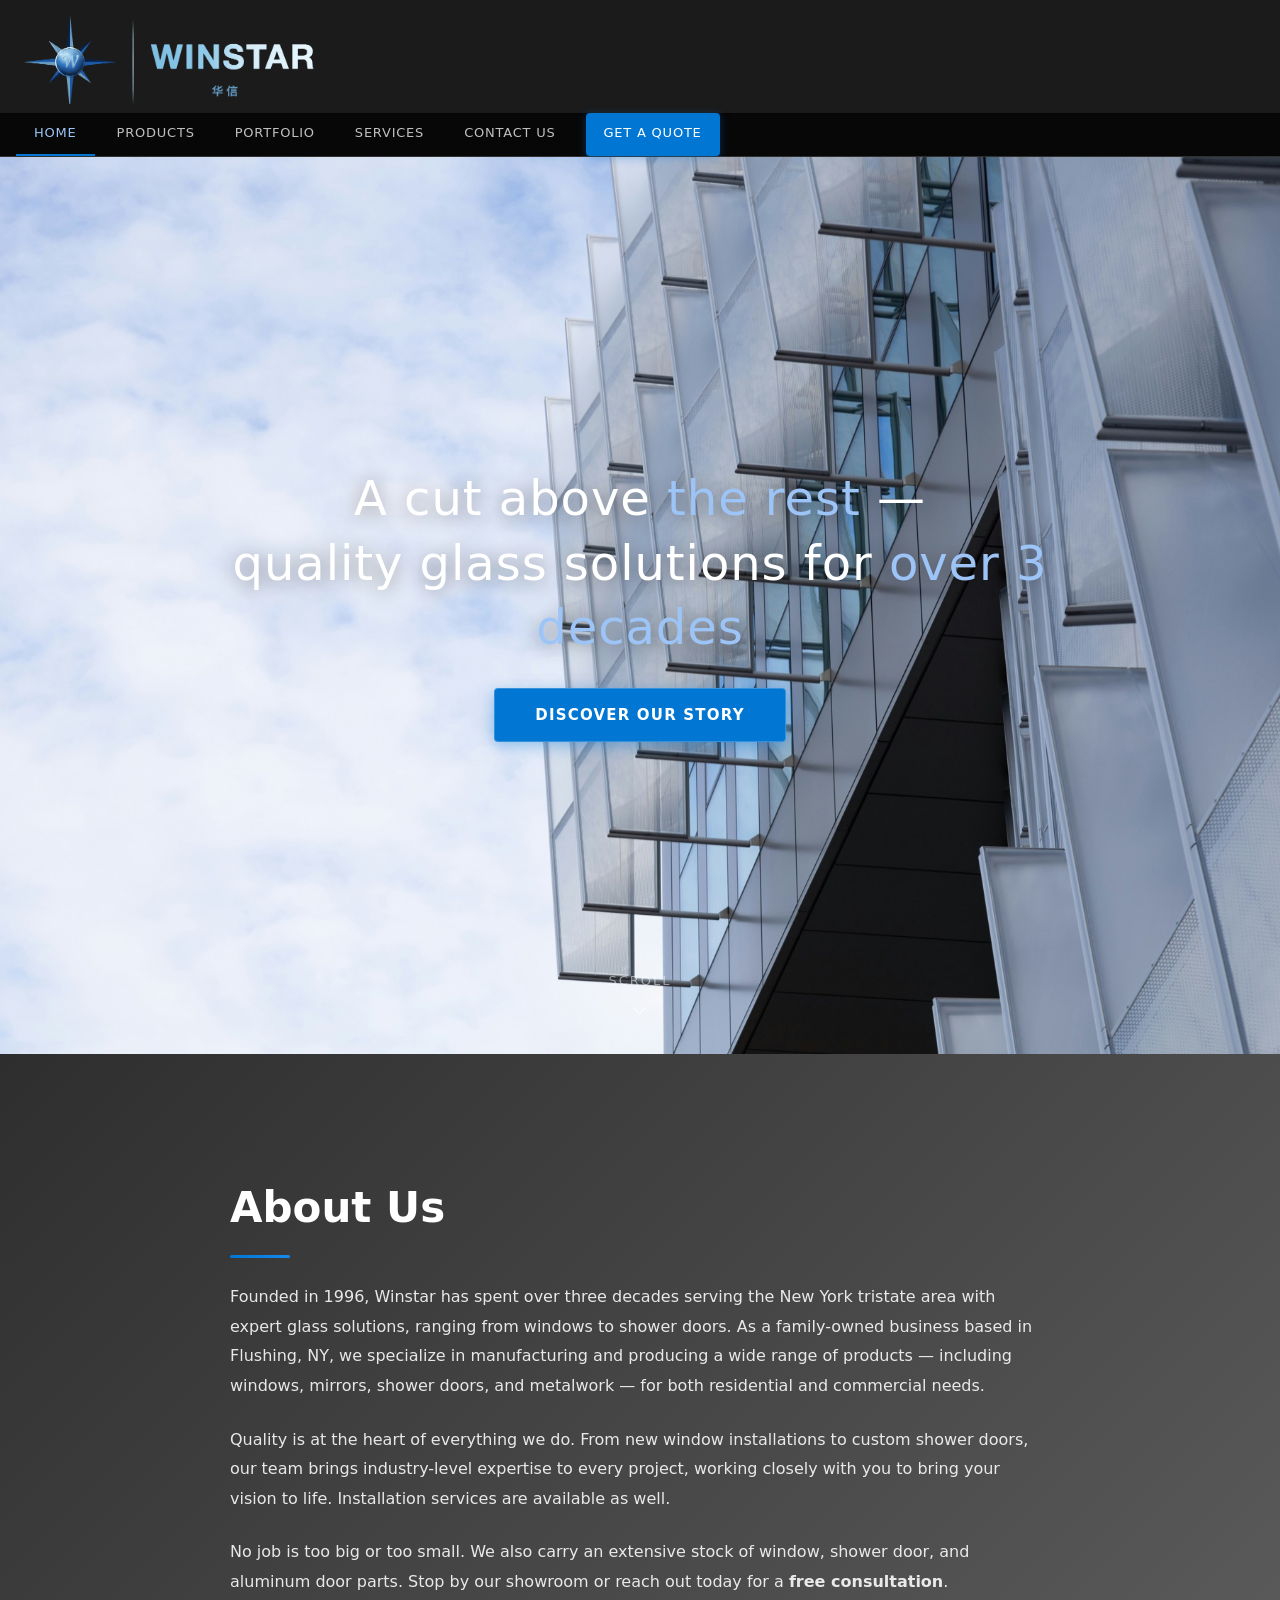
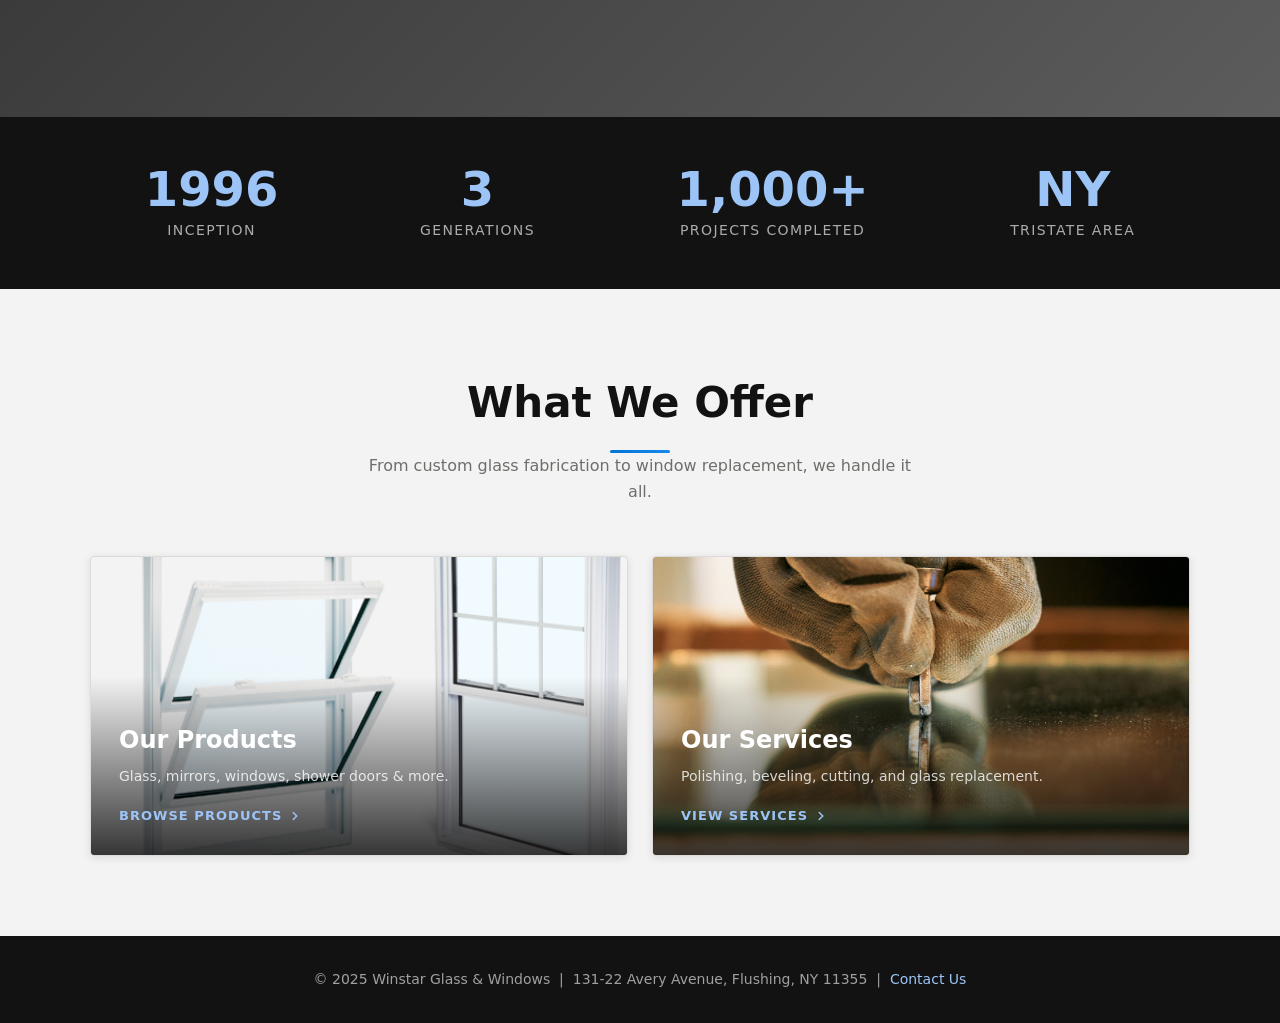
==== index.html @ 393e0cc5 "Initial commit: Winstar website ready for GitHub Pages" ====
<!DOCTYPE html>
<html lang="en">
<head>
  <meta charset="UTF-8">
  <meta name="viewport" content="width=device-width, initial-scale=1.0">
  <title>Winstar Glass &amp; Hardware – Home</title>
  <link rel="icon" type="image/svg+xml" href="favicon.svg?v=1">
  <link rel="stylesheet" href="styles.css?v=3">
  <style>
    /* Fade-in on scroll */
    .reveal {
      opacity: 0;
      transform: translateY(36px);
      transition: opacity 0.7s ease, transform 0.7s ease;
    }
    .reveal.visible {
      opacity: 1;
      transform: translateY(0);
    }
    .reveal-left {
      opacity: 0;
      transform: translateX(-40px);
      transition: opacity 0.7s ease, transform 0.7s ease;
    }
    .reveal-left.visible {
      opacity: 1;
      transform: translateX(0);
    }
    .reveal-right {
      opacity: 0;
      transform: translateX(40px);
      transition: opacity 0.7s ease, transform 0.7s ease;
    }
    .reveal-right.visible {
      opacity: 1;
      transform: translateX(0);
    }
  </style>
</head>
<body>

  <!-- ===== HEADER ===== -->
  <header>
    <div class="header-inner">
      <div class="header-brand">
        <a href="index.html">
          <img src="winstar-logo.png?v=5" alt="Winstar Logo" class="header-logo">
        </a>
      </div>
    </div>
    <nav class="global-nav">
      <input type="checkbox" id="nav-toggle" class="nav-toggle" aria-hidden="true">
      <label for="nav-toggle" class="nav-toggle-label" aria-label="Toggle menu">
        <span></span><span></span><span></span>
      </label>
      <ul>
        <li><a href="index.html" class="active">Home</a></li>
        <li><a href="products.html">Products</a></li>
        <li><a href="portfolio.html">Portfolio</a></li>
        <li><a href="services.html">Services</a></li>
        <li><a href="contact.html">Contact Us</a></li>
        <li><a href="get-quote.html" class="nav-cta">Get a Quote</a></li>
      </ul>
    </nav>
  </header>

  <!-- ===== HERO ===== -->
  <div class="page-content">
    <section class="hero">
      <div class="hero-bg"></div>
      <div class="hero-content">
        <p class="hero-quote">
          A cut above <em>the rest</em> —<br>
          quality glass solutions for <em>over 3 decades</em>
        </p>
        <a href="#about" class="hero-cta">Discover Our Story</a>
      </div>
      <div class="hero-scroll">
        <span>Scroll</span>
        <svg viewBox="0 0 24 24" stroke-width="2" stroke-linecap="round" stroke-linejoin="round">
          <polyline points="6 9 12 15 18 9"></polyline>
        </svg>
      </div>
    </section>

    <!-- ===== ABOUT ===== -->
    <section class="about-section" id="about">
      <!-- Background looping video. Drop your .mp4 in the project folder
           and update the src below. aboutus.jpg shows during load + as fallback. -->
      <video class="about-bg-video"
             autoplay muted loop playsinline preload="auto"
             poster="aboutus.jpg">
        <source src="about-loop.mp4" type="video/mp4">
      </video>
      <div class="about-inner">
        <div class="about-text reveal">
          <h2 class="section-title">About Us</h2>
          <div class="divider"></div>
          <p class="about-body">
            Founded in 1996, Winstar has spent over three decades serving the New York tristate area with expert glass solutions, ranging from windows to shower doors. As a family-owned business based in Flushing, NY, we specialize in manufacturing and producing a wide range of products — including windows, mirrors, shower doors, and metalwork — for both residential and commercial needs.
          </p>
          <p class="about-body">
            Quality is at the heart of everything we do. From new window installations to custom shower doors, our team brings industry-level expertise to every project, working closely with you to bring your vision to life. Installation services are available as well.
          </p>
          <p class="about-body">
            No job is too big or too small. We also carry an extensive stock of window, shower door, and aluminum door parts. Stop by our showroom or reach out today for a <strong>free consultation</strong>.
          </p>
        </div>
      </div>
    </section>

    <!-- ===== STATS ===== -->
    <div class="stats-bar">
      <div class="stats-inner">
        <div class="stat-item reveal">
          <div class="stat-num">1996</div>
          <div class="stat-label">Inception</div>
        </div>
        <div class="stat-item reveal">
          <div class="stat-num">3</div>
          <div class="stat-label">Generations</div>
        </div>
        <div class="stat-item reveal">
          <div class="stat-num">1,000+</div>
          <div class="stat-label">Projects Completed</div>
        </div>
        <div class="stat-item reveal">
          <div class="stat-num">NY</div>
          <div class="stat-label">Tristate Area</div>
        </div>
      </div>
    </div>

    <!-- ===== HOME TEASERS ===== -->
    <section class="home-teasers">
      <div class="section-inner">
        <h2 class="section-title reveal">What We Offer</h2>
        <div class="divider reveal"></div>
        <p class="section-sub reveal">From custom glass fabrication to window replacement, we handle it all.</p>
        <div class="teaser-grid">
          <a class="teaser-card reveal-left" href="products.html">
            <img src="windowproduct.png" alt="Products">
            <div class="teaser-card-overlay"></div>
            <div class="teaser-card-body">
              <h3>Our Products</h3>
              <p>Glass, mirrors, windows, shower doors &amp; more.</p>
              <span class="teaser-link">
                Browse Products
                <svg width="14" height="14" viewBox="0 0 24 24" fill="none" stroke="currentColor" stroke-width="2.5" stroke-linecap="round">
                  <polyline points="9 18 15 12 9 6"></polyline>
                </svg>
              </span>
            </div>
          </a>
          <a class="teaser-card reveal-right" href="services.html">
            <img src="glasservices.jpg" alt="Services">
            <div class="teaser-card-overlay"></div>
            <div class="teaser-card-body">
              <h3>Our Services</h3>
              <p>Polishing, beveling, cutting, and glass replacement.</p>
              <span class="teaser-link">
                View Services
                <svg width="14" height="14" viewBox="0 0 24 24" fill="none" stroke="currentColor" stroke-width="2.5" stroke-linecap="round">
                  <polyline points="9 18 15 12 9 6"></polyline>
                </svg>
              </span>
            </div>
          </a>
        </div>
      </div>
    </section>

    <!-- ===== FOOTER ===== -->
    <footer>
      <p>&copy; 2025 Winstar Glass &amp; Windows &nbsp;|&nbsp; 131-22 Avery Avenue, Flushing, NY 11355 &nbsp;|&nbsp; <a href="contact.html">Contact Us</a></p>
    </footer>
  </div>

  <script>
    // Scroll reveal
    const revealEls = document.querySelectorAll('.reveal, .reveal-left, .reveal-right');
    const observer = new IntersectionObserver((entries) => {
      entries.forEach(e => {
        if (e.isIntersecting) {
          e.target.classList.add('visible');
          observer.unobserve(e.target);
        }
      });
    }, { threshold: 0.15 });
    revealEls.forEach(el => observer.observe(el));
  </script>
</body>
</html>
---- styles.css ----
/* ===== RESET & BASE ===== */
*, *::before, *::after { box-sizing: border-box; margin: 0; padding: 0; }

:root {
  --navy:      #121212;
  --blue:      #0176D3;
  --sky:       #1589EE;
  --light-sky: #9DC4F7;
  --pale:      #EAF4FF;
  --white:     #ffffff;
  --gray:      #F3F3F3;
  --text:      #3E3E3C;
  --muted:     #706E6B;
  --gold:      #FE9339;
  --border:    #DDDBDA;
}

html { scroll-behavior: smooth; }

body {
  font-family: 'Segoe UI', system-ui, -apple-system, sans-serif;
  color: var(--text);
  background: var(--white);
  line-height: 1.6;
}

a { text-decoration: none; color: inherit; }
img { display: block; max-width: 100%; }

/* ===== HEADER ===== */
header {
  position: fixed;
  top: 0; left: 0; right: 0;
  z-index: 1000;
  background: rgba(18, 18, 18, 0.96);
  backdrop-filter: blur(12px);
  -webkit-backdrop-filter: blur(12px);
  border-bottom: 1px solid rgba(255, 255, 255, 0.10);
}

.header-inner {
  /* full-width header bar: no max-width cap, no auto margins.
     Logo sits flush with the actual screen edge regardless of monitor size. */
  margin: 0;
  padding: 8px 32px 8px 16px;
  display: flex;
  flex-direction: row;
  align-items: center;
  justify-content: flex-start;
}

/* Logo on left */
.header-brand {
  flex-shrink: 0;
}

.header-logo {
  height: 96px;
  width: auto;
  display: block;
}

/* Global Nav Bar */
.global-nav {
  background: rgba(8, 8, 8, 0.98);
  border-top: 1px solid rgba(255, 255, 255, 0.08);
  padding: 0 16px;
}

.global-nav ul {
  list-style: none;
  display: flex;
  gap: 4px;
}

.global-nav ul li a {
  display: block;
  padding: 10px 18px;
  font-size: 13px;
  font-weight: 500;
  letter-spacing: 0.06em;
  color: rgba(255,255,255,0.75);
  text-transform: uppercase;
  border-bottom: 2px solid transparent;
  transition: color 0.2s, border-color 0.2s;
}

.global-nav ul li a:hover,
.global-nav ul li a.active {
  color: var(--light-sky);
  border-bottom-color: var(--blue);
}

/* Hamburger toggle — hidden on desktop, shown via media query */
.nav-toggle { display: none; }
.nav-toggle-label {
  display: none;
  cursor: pointer;
  flex-direction: column;
  justify-content: center;
  gap: 5px;
  padding: 14px 16px;
  margin-left: auto;
}
.nav-toggle-label span {
  display: block;
  width: 24px;
  height: 2px;
  background: rgba(255, 255, 255, 0.85);
  border-radius: 2px;
  transition: transform 0.25s ease, opacity 0.2s ease;
}

/* ===== PAGE WRAPPER ===== */
.page-content {
  padding-top: 154px;
}

/* ===== SECTION COMMON ===== */
.section {
  padding: 80px 32px;
}

.section-inner {
  max-width: 1200px;
  margin: 0 auto;
}

.section-title {
  font-size: clamp(28px, 4vw, 42px);
  font-weight: 700;
  color: var(--navy);
  text-align: center;
  margin-bottom: 12px;
}

.section-sub {
  font-size: 16px;
  color: var(--muted);
  text-align: center;
  max-width: 560px;
  margin: 0 auto 52px;
}

.divider {
  width: 60px;
  height: 3px;
  background: linear-gradient(90deg, var(--blue), var(--sky));
  margin: 14px auto 0;
  border-radius: 2px;
}

/* ===== THUMBNAIL GRID ===== */
.thumb-grid {
  display: grid;
  grid-template-columns: repeat(auto-fill, minmax(260px, 1fr));
  gap: 24px;
}

.thumb-card {
  border-radius: 4px;
  overflow: hidden;
  background: var(--white);
  border: 1px solid var(--border);
  box-shadow: 0 2px 4px rgba(0, 0, 0, 0.08);
  transition: transform 0.3s ease, box-shadow 0.3s ease;
  cursor: pointer;
}

.thumb-card:hover {
  transform: translateY(-4px);
  box-shadow: 0 8px 24px rgba(1, 118, 211, 0.15);
}

.thumb-img-wrap {
  position: relative;
  height: 240px;
  overflow: hidden;
}

.thumb-img-wrap img {
  width: 100%;
  height: 100%;
  object-fit: cover;
  transition: transform 0.5s ease;
}

.thumb-card:hover .thumb-img-wrap img {
  transform: scale(1.07);
}

.thumb-overlay {
  position: absolute;
  inset: 0;
  background: linear-gradient(to top, rgba(0,0,0,0.55) 0%, transparent 55%);
}

.thumb-label {
  padding: 18px 20px;
  font-size: 18px;
  font-weight: 600;
  color: var(--navy);
  letter-spacing: 0.03em;
  border-top: 3px solid transparent;
  background: var(--white);
  transition: border-color 0.25s, color 0.25s;
}

.thumb-card:hover .thumb-label {
  border-color: var(--blue);
  color: var(--blue);
}

/* ===== FOOTER ===== */
footer {
  background: var(--navy);
  color: rgba(255,255,255,0.6);
  text-align: center;
  padding: 32px;
  font-size: 14px;
}

footer a { color: var(--light-sky); }
footer a:hover { color: var(--white); }

/* ===== ─── HOME PAGE ─── ===== */

/* Hero */
.hero {
  position: relative;
  height: 100vh;
  min-height: 600px;
  display: flex;
  align-items: center;
  justify-content: center;
  overflow: hidden;
}

.hero-bg {
  position: absolute;
  inset: 0;
  background-size: cover;
  background-position: center;
  background-image: url('homebackground.jpg');
  transform: scale(1.05);
  animation: heroZoom 18s ease-in-out infinite alternate;
}

@keyframes heroZoom {
  from { transform: scale(1.05); }
  to   { transform: scale(1.12); }
}

.hero-overlay {
  position: absolute;
  inset: 0;
  background: linear-gradient(
    160deg,
    rgba(3, 45, 96, 0.75) 0%,
    rgba(1, 68, 134, 0.58) 50%,
    rgba(3, 45, 96, 0.80) 100%
  );
}

.hero-content {
  position: relative;
  z-index: 2;
  text-align: center;
  color: var(--white);
  padding: 0 24px;
  max-width: 880px;
  animation: fadeUp 1.1s ease both;
}

@keyframes fadeUp {
  from { opacity: 0; transform: translateY(32px); }
  to   { opacity: 1; transform: translateY(0); }
}

.hero-quote {
  font-size: clamp(22px, 4vw, 48px);
  font-weight: 300;
  letter-spacing: 0.02em;
  line-height: 1.35;
  color: var(--white);
  text-shadow: 0 2px 20px rgba(0,0,0,0.45);
  margin-bottom: 28px;
}

.hero-quote em {
  font-style: normal;
  color: var(--light-sky);
  font-weight: 500;
}

.hero-cta {
  display: inline-block;
  padding: 14px 40px;
  background: var(--blue);
  color: var(--white);
  font-size: 15px;
  font-weight: 600;
  letter-spacing: 0.08em;
  text-transform: uppercase;
  border-radius: 4px;
  border: 1px solid rgba(255,255,255,0.20);
  box-shadow: 0 4px 16px rgba(1, 118, 211, 0.40);
  transition: transform 0.2s, box-shadow 0.2s, background 0.2s;
  animation: fadeUp 1.1s 0.3s ease both;
}

.hero-cta:hover {
  background: var(--sky);
  transform: translateY(-2px);
  box-shadow: 0 8px 28px rgba(1, 118, 211, 0.55);
}

.hero-scroll {
  position: absolute;
  bottom: 32px;
  left: 50%;
  transform: translateX(-50%);
  z-index: 2;
  color: rgba(255,255,255,0.5);
  font-size: 13px;
  letter-spacing: 0.15em;
  text-transform: uppercase;
  display: flex;
  flex-direction: column;
  align-items: center;
  gap: 8px;
  animation: bounce 2.4s ease infinite;
}

.hero-scroll svg {
  width: 22px;
  height: 22px;
  stroke: rgba(255,255,255,0.5);
  fill: none;
}

@keyframes bounce {
  0%, 100% { transform: translateX(-50%) translateY(0); }
  50%       { transform: translateX(-50%) translateY(8px); }
}

/* About section */
@keyframes cityPan {
  0%   { transform: scale(1.15) translate(0%,    0%);   }
  20%  { transform: scale(1.12) translate(-2%,  -1.5%); }
  40%  { transform: scale(1.18) translate( 2%,   1%);   }
  60%  { transform: scale(1.13) translate(-1%,   2%);   }
  80%  { transform: scale(1.16) translate( 1.5%, -0.5%);}
  100% { transform: scale(1.15) translate(0%,    0%);   }
}

.about-section {
  position: relative;
  padding: 120px 32px;
  overflow: hidden;
}

/* Looping background video (replaces the old panning image layer) */
.about-bg-video {
  position: absolute;
  inset: 0;
  width: 100%;
  height: 100%;
  object-fit: cover;
  z-index: 0;
  pointer-events: none;
}

/* On very small screens, hide the video and fall back to the poster image
   to save bandwidth and avoid iOS Low Power Mode autoplay quirks. */
@media (max-width: 700px) {
  .about-bg-video { display: none; }
  .about-section {
    background-image: url('aboutus.jpg');
    background-size: cover;
    background-position: center;
  }
}

/* Dark overlay on top of the animated bg */
.about-section::before {
  content: '';
  position: absolute;
  inset: 0;
  background: linear-gradient(135deg, rgba(0,0,0,0.82) 0%, rgba(0,0,0,0.64) 100%);
  z-index: 1;
}

.about-inner {
  position: relative;
  z-index: 2;
  max-width: 820px;
  margin: 0 auto;
}

.about-text .section-title {
  text-align: left;
  color: var(--white);
}
.about-text .divider { margin: 14px 0 0; }

.about-body {
  margin-top: 24px;
  font-size: 16px;
  color: rgba(255,255,255,0.88);
  line-height: 1.85;
}

/* Stats bar */
.stats-bar {
  background: var(--navy);
  padding: 48px 32px;
}

.stats-inner {
  max-width: 1100px;
  margin: 0 auto;
  display: flex;
  justify-content: space-around;
  flex-wrap: wrap;
  gap: 32px;
}

.stat-item {
  text-align: center;
  color: var(--white);
}

.stat-num {
  font-size: 48px;
  font-weight: 700;
  color: var(--light-sky);
  line-height: 1;
}

.stat-label {
  font-size: 14px;
  color: rgba(255,255,255,0.65);
  letter-spacing: 0.1em;
  text-transform: uppercase;
  margin-top: 6px;
}

/* Teaser sections on home */
.home-teasers {
  padding: 80px 32px;
  background: var(--gray);
}

.teaser-grid {
  display: grid;
  grid-template-columns: 1fr 1fr;
  gap: 24px;
  max-width: 1100px;
  margin: 0 auto;
}

.teaser-card {
  position: relative;
  border-radius: 4px;
  overflow: hidden;
  height: 300px;
  display: flex;
  align-items: flex-end;
  text-decoration: none;
  border: 1px solid var(--border);
  box-shadow: 0 2px 8px rgba(0, 0, 0, 0.10);
  transition: transform 0.3s, box-shadow 0.3s;
}

.teaser-card:hover {
  transform: translateY(-4px);
  box-shadow: 0 8px 24px rgba(1, 118, 211, 0.18);
}

.teaser-card img {
  position: absolute;
  inset: 0;
  width: 100%;
  height: 100%;
  object-fit: cover;
  transition: transform 0.5s;
}

.teaser-card:hover img { transform: scale(1.06); }

.teaser-card-overlay {
  position: absolute;
  inset: 0;
  background: linear-gradient(to top, rgba(0,0,0,0.78) 0%, transparent 60%);
}

.teaser-card-body {
  position: relative;
  z-index: 2;
  padding: 28px;
  color: var(--white);
}

.teaser-card-body h3 {
  font-size: 24px;
  font-weight: 700;
  margin-bottom: 6px;
}

.teaser-card-body p {
  font-size: 14px;
  opacity: 0.8;
  margin-bottom: 14px;
}

.teaser-link {
  display: inline-flex;
  align-items: center;
  gap: 6px;
  font-size: 13px;
  font-weight: 600;
  letter-spacing: 0.08em;
  text-transform: uppercase;
  color: var(--light-sky);
}

/* ===== CONTACT PAGE ===== */
.contact-layout {
  display: grid;
  grid-template-columns: 1fr 1.4fr;
  gap: 52px;
  align-items: start;
}

.contact-info h2 {
  font-size: 28px;
  color: var(--navy);
  margin-bottom: 20px;
}

.contact-detail {
  display: flex;
  align-items: flex-start;
  gap: 14px;
  margin-bottom: 22px;
}

.contact-icon {
  width: 40px;
  height: 40px;
  background: var(--pale);
  border-radius: 4px;
  display: flex;
  align-items: center;
  justify-content: center;
  flex-shrink: 0;
}

.contact-icon svg {
  width: 18px;
  height: 18px;
  stroke: var(--blue);
  fill: none;
}

.contact-detail-text strong {
  display: block;
  color: var(--navy);
  font-size: 14px;
  margin-bottom: 2px;
}

.contact-detail-text span {
  color: var(--muted);
  font-size: 15px;
}

.map-wrap {
  border-radius: 4px;
  overflow: hidden;
  border: 1px solid var(--border);
  box-shadow: 0 2px 8px rgba(0, 0, 0, 0.08);
  height: 480px;
}

.map-wrap iframe {
  width: 100%;
  height: 100%;
  border: 0;
}

/* ===== RESPONSIVE ===== */
@media (max-width: 900px) {
  .about-inner,
  .contact-layout {
    grid-template-columns: 1fr;
  }

  .teaser-grid {
    grid-template-columns: 1fr;
  }

  .header-inner {
    padding: 6px 14px 6px 10px;
  }

  .header-logo { height: 72px; }

  /* Collapse nav into a hamburger menu */
  .global-nav {
    padding: 0;
    display: flex;
    flex-wrap: wrap;
    align-items: center;
  }

  .nav-toggle-label { display: flex; }

  .global-nav ul {
    display: none;
    flex-direction: column;
    width: 100%;
    gap: 0;
  }

  .nav-toggle:checked ~ ul { display: flex; }

  .global-nav ul li { width: 100%; }

  .global-nav ul li a {
    padding: 14px 22px;
    font-size: 14px;
    border-bottom: none;
    border-left: 3px solid transparent;
  }

  .global-nav ul li a:hover,
  .global-nav ul li a.active {
    border-bottom-color: transparent;
    border-left-color: var(--blue);
    background: rgba(255, 255, 255, 0.05);
  }

  /* Animate bars into an X when open */
  .nav-toggle:checked ~ .nav-toggle-label span:nth-child(1) { transform: translateY(7px) rotate(45deg); }
  .nav-toggle:checked ~ .nav-toggle-label span:nth-child(2) { opacity: 0; }
  .nav-toggle:checked ~ .nav-toggle-label span:nth-child(3) { transform: translateY(-7px) rotate(-45deg); }
}

@media (max-width: 600px) {
  .thumb-grid {
    grid-template-columns: 1fr;
  }

  .stats-inner { gap: 24px; }

  .hero-quote { font-size: 22px; }
}

/* ===== PRODUCT CATALOG (sidebar + description) ===== */
.catalog-layout {
  display: grid;
  grid-template-columns: 280px 1fr;
  gap: 44px;
  align-items: start;
}

.catalog-sidebar {
  position: sticky;
  top: 170px;
  border: 1px solid var(--border);
  border-radius: 8px;
  overflow: hidden;
  background: var(--white);
  box-shadow: 0 2px 10px rgba(0, 0, 0, 0.06);
}

.catalog-sidebar-title {
  background: var(--navy);
  color: #fff;
  font-size: 13px;
  letter-spacing: 0.1em;
  text-transform: uppercase;
  padding: 16px 20px;
  font-weight: 600;
}

.catalog-nav button {
  display: block;
  width: 100%;
  text-align: left;
  background: none;
  border: none;
  border-left: 3px solid transparent;
  border-bottom: 1px solid var(--border);
  padding: 14px 20px;
  font-size: 15px;
  font-family: inherit;
  color: var(--text);
  cursor: pointer;
  transition: background 0.2s, color 0.2s, border-color 0.2s;
}

.catalog-nav button:last-child { border-bottom: none; }

.catalog-nav button:hover {
  background: var(--pale);
  color: var(--navy);
}

.catalog-nav button.active {
  background: var(--pale);
  color: var(--blue);
  border-left-color: var(--blue);
  font-weight: 600;
}

.catalog-content { min-height: 300px; }

.catalog-panel { display: none; }
.catalog-panel.active {
  display: block;
  animation: fadeUp 0.45s ease both;
}

.catalog-panel h2 {
  font-size: clamp(24px, 3vw, 34px);
  color: var(--navy);
  margin-bottom: 6px;
}

.catalog-panel .divider { margin: 14px 0 26px; }

.catalog-panel p {
  font-size: 16px;
  color: var(--text);
  line-height: 1.9;
  max-width: 760px;
}

@media (max-width: 760px) {
  .catalog-layout { grid-template-columns: 1fr; }
  .catalog-sidebar { position: static; }
}

/* ===== PAGE HERO BANNER (Products / Services / Contact) ===== */
.page-banner {
  height: 280px;
  position: relative;
  display: flex;
  align-items: center;
  justify-content: center;
  overflow: hidden;
}

.page-banner-bg {
  position: absolute;
  inset: 0;
  background-size: cover;
  background-position: center;
}

.page-banner-overlay {
  position: absolute;
  inset: 0;
  background: linear-gradient(135deg, rgba(0,0,0,0.72) 0%, rgba(0,0,0,0.52) 100%);
}

.page-banner-content {
  position: relative;
  z-index: 2;
  text-align: center;
  color: var(--white);
}

.page-banner-content h1 {
  font-size: clamp(28px, 5vw, 52px);
  font-weight: 700;
  letter-spacing: 0.04em;
  text-shadow: 0 2px 16px rgba(0,0,0,0.4);
}

.page-banner-content p {
  margin-top: 10px;
  font-size: 16px;
  color: var(--light-sky);
  letter-spacing: 0.08em;
  text-transform: uppercase;
  font-weight: 400;
}

/* ===== NAV CTA BUTTON ===== */
.global-nav ul li a.nav-cta {
  background: var(--blue);
  color: #fff;
  border-radius: 4px;
  margin-left: 8px;
  border-bottom: 2px solid transparent;
  box-shadow: 0 2px 10px rgba(1, 118, 211, 0.35);
}
.global-nav ul li a.nav-cta:hover {
  background: var(--sky);
  color: #fff;
  border-bottom-color: transparent;
}

/* ===== QUOTE FORM ===== */
.quote-layout {
  display: grid;
  grid-template-columns: 0.9fr 1.3fr;
  gap: 48px;
  align-items: start;
}

.quote-aside h2 { font-size: 26px; color: var(--navy); margin-bottom: 14px; }
.quote-aside > p { color: var(--muted); margin-bottom: 26px; font-size: 15px; }

.quote-steps { list-style: none; margin: 0 0 28px; padding: 0; }
.quote-steps li {
  display: flex;
  gap: 14px;
  align-items: flex-start;
  margin-bottom: 18px;
}
.quote-steps .step-num {
  flex-shrink: 0;
  width: 30px;
  height: 30px;
  border-radius: 50%;
  background: var(--pale);
  color: var(--blue);
  font-weight: 700;
  display: flex;
  align-items: center;
  justify-content: center;
  font-size: 14px;
}
.quote-steps .step-text strong { display: block; color: var(--navy); font-size: 15px; }
.quote-steps .step-text span { color: var(--muted); font-size: 14px; }

.quote-contact-note {
  border-top: 1px solid var(--border);
  padding-top: 20px;
  font-size: 15px;
  color: var(--muted);
}
.quote-contact-note a { color: var(--blue); font-weight: 600; }

.quote-form {
  background: #fff;
  border: 1px solid var(--border);
  border-radius: 12px;
  padding: 32px;
  box-shadow: 0 4px 20px rgba(3, 45, 96, 0.08);
}

.form-row { margin-bottom: 20px; }
.form-grid-2 { display: grid; grid-template-columns: 1fr 1fr; gap: 18px; }

.form-row label {
  display: block;
  font-size: 13px;
  font-weight: 600;
  color: var(--navy);
  letter-spacing: 0.03em;
  margin-bottom: 7px;
}
.form-row label .req { color: var(--gold); }

.form-row input[type="text"],
.form-row input[type="email"],
.form-row input[type="tel"],
.form-row select,
.form-row textarea {
  width: 100%;
  padding: 12px 14px;
  font-size: 15px;
  font-family: inherit;
  color: var(--text);
  border: 1px solid var(--border);
  border-radius: 6px;
  background: #fff;
  transition: border-color 0.2s, box-shadow 0.2s;
}
.form-row input:focus,
.form-row select:focus,
.form-row textarea:focus {
  outline: none;
  border-color: var(--blue);
  box-shadow: 0 0 0 3px rgba(1, 118, 211, 0.12);
}
.form-row textarea { resize: vertical; min-height: 110px; }

/* Photo dropzone */
.dropzone {
  border: 2px dashed var(--light-sky);
  border-radius: 10px;
  padding: 28px 20px;
  text-align: center;
  cursor: pointer;
  background: var(--pale);
  transition: background 0.2s, border-color 0.2s;
}
.dropzone:hover,
.dropzone.dragover { background: #dceaff; border-color: var(--blue); }
.dropzone svg { width: 34px; height: 34px; stroke: var(--blue); fill: none; margin-bottom: 8px; }
.dropzone p { color: var(--navy); font-size: 15px; font-weight: 600; margin: 0; }
.dropzone span { display: block; color: var(--muted); font-size: 13px; margin-top: 4px; }

.preview-grid {
  display: grid;
  grid-template-columns: repeat(auto-fill, minmax(92px, 1fr));
  gap: 12px;
  margin-top: 16px;
}
.preview-thumb {
  position: relative;
  aspect-ratio: 1;
  border-radius: 8px;
  overflow: hidden;
  border: 1px solid var(--border);
}
.preview-thumb img { width: 100%; height: 100%; object-fit: cover; }
.preview-remove {
  position: absolute;
  top: 4px;
  right: 4px;
  width: 22px;
  height: 22px;
  border: none;
  border-radius: 50%;
  background: rgba(18, 18, 18, 0.85);
  color: #fff;
  font-size: 14px;
  line-height: 1;
  cursor: pointer;
  display: flex;
  align-items: center;
  justify-content: center;
}
.preview-remove:hover { background: var(--navy); }

.btn-submit {
  width: 100%;
  padding: 15px;
  border: none;
  border-radius: 6px;
  background: var(--blue);
  color: #fff;
  font-size: 15px;
  font-weight: 600;
  letter-spacing: 0.06em;
  text-transform: uppercase;
  cursor: pointer;
  transition: background 0.2s, transform 0.2s;
  box-shadow: 0 4px 16px rgba(1, 118, 211, 0.35);
}
.btn-submit:hover { background: var(--sky); transform: translateY(-2px); }
.btn-submit:disabled { opacity: 0.6; cursor: not-allowed; transform: none; }

.form-status { margin-top: 16px; font-size: 15px; border-radius: 6px; display: none; }
.form-status.show { display: block; padding: 14px 16px; }
.form-status.error { background: #fde8e8; color: #b42318; border: 1px solid #f5c2c0; }

.form-success-panel { text-align: center; padding: 34px 10px; }
.form-success-panel svg { width: 56px; height: 56px; stroke: #1c7a45; fill: none; margin-bottom: 12px; }
.form-success-panel h3 { color: var(--navy); font-size: 24px; margin-bottom: 8px; }
.form-success-panel p { color: var(--muted); font-size: 15px; }

@media (max-width: 820px) {
  .quote-layout { grid-template-columns: 1fr; }
  .form-grid-2 { grid-template-columns: 1fr; }
}
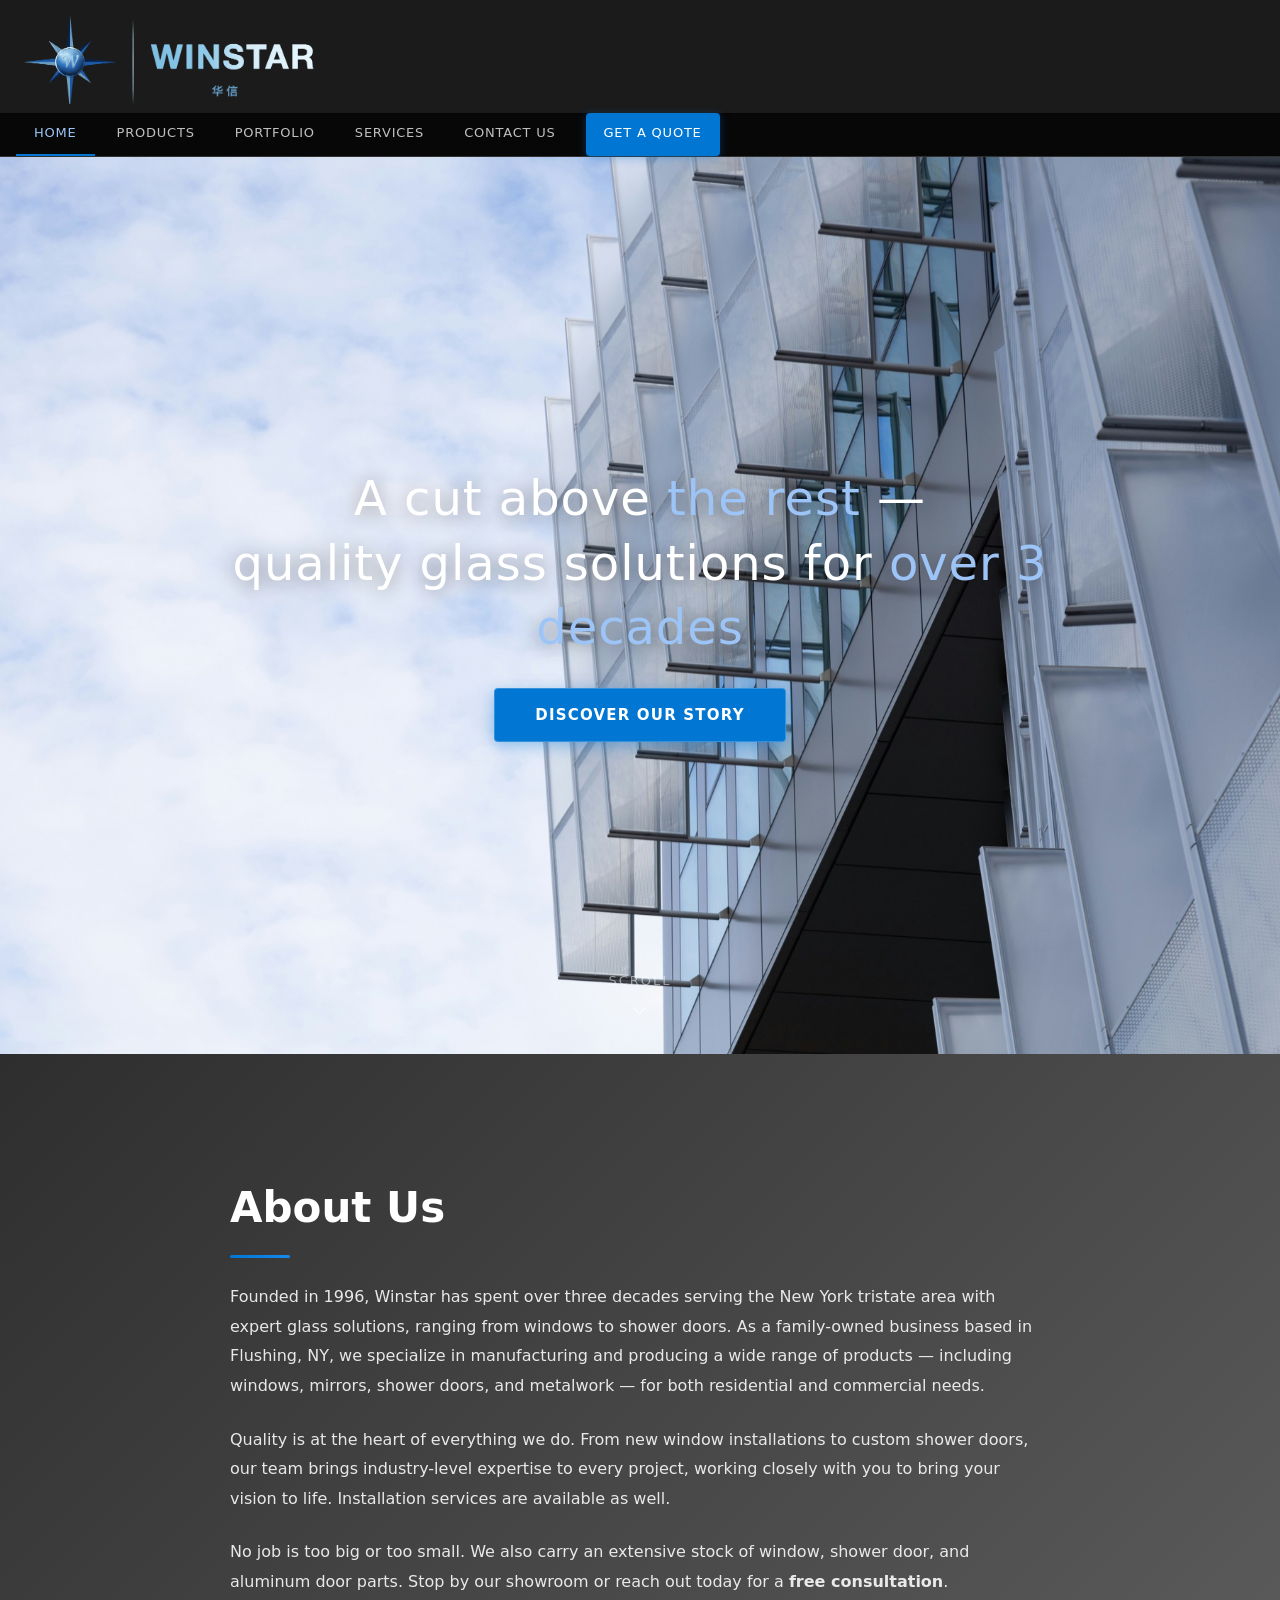
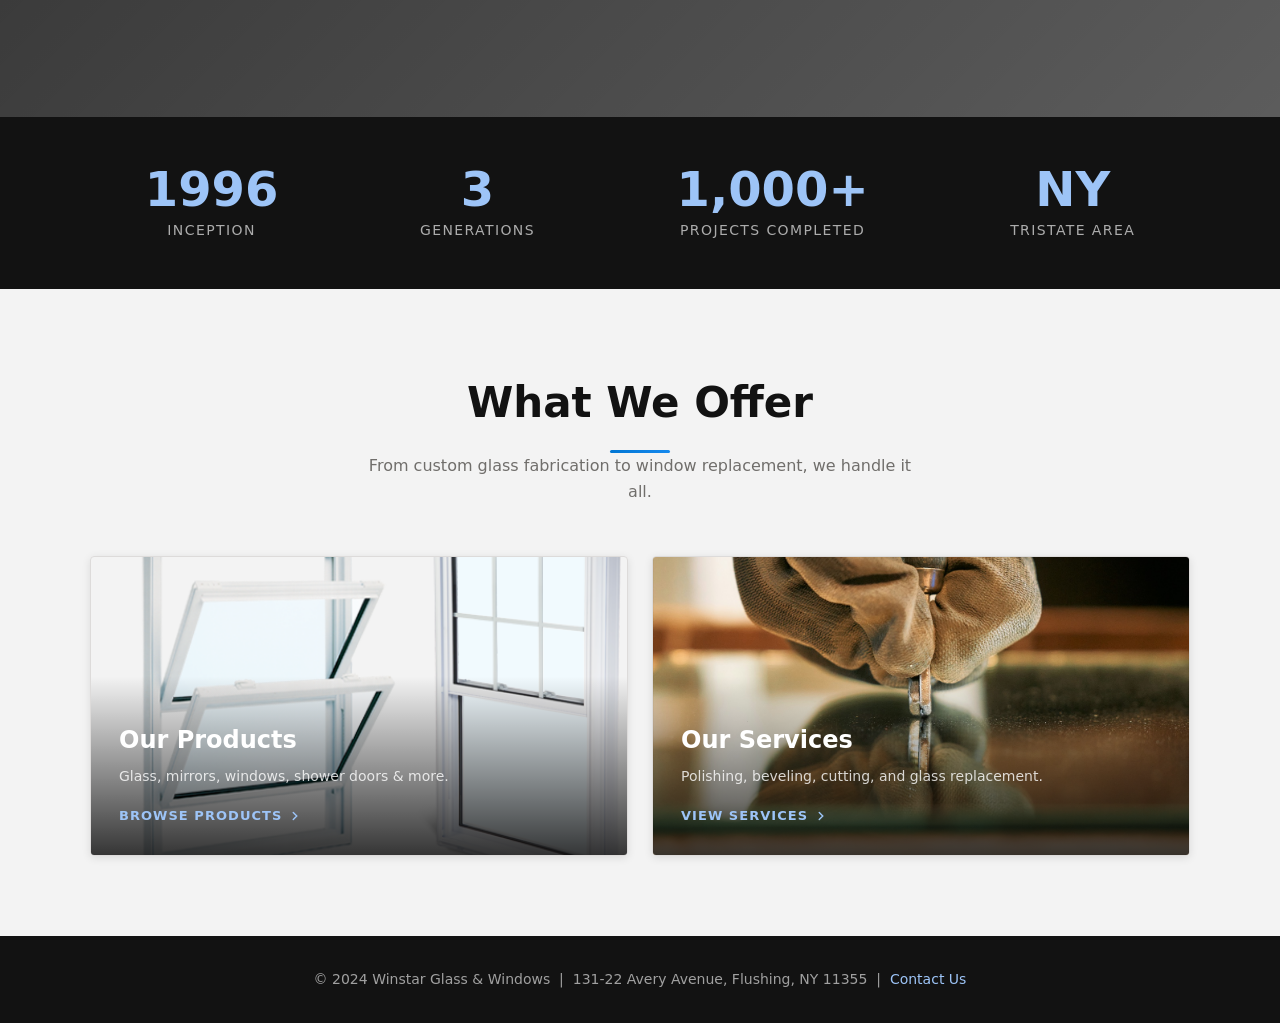
==== commit a33df651: "Update footer copyright year to 2024" ====
--- a/index.html
+++ b/index.html
@@ -172,7 +172,7 @@
 
     <!-- ===== FOOTER ===== -->
     <footer>
-      <p>&copy; 2025 Winstar Glass &amp; Windows &nbsp;|&nbsp; 131-22 Avery Avenue, Flushing, NY 11355 &nbsp;|&nbsp; <a href="contact.html">Contact Us</a></p>
+      <p>&copy; 2024 Winstar Glass &amp; Windows &nbsp;|&nbsp; 131-22 Avery Avenue, Flushing, NY 11355 &nbsp;|&nbsp; <a href="contact.html">Contact Us</a></p>
     </footer>
   </div>
 
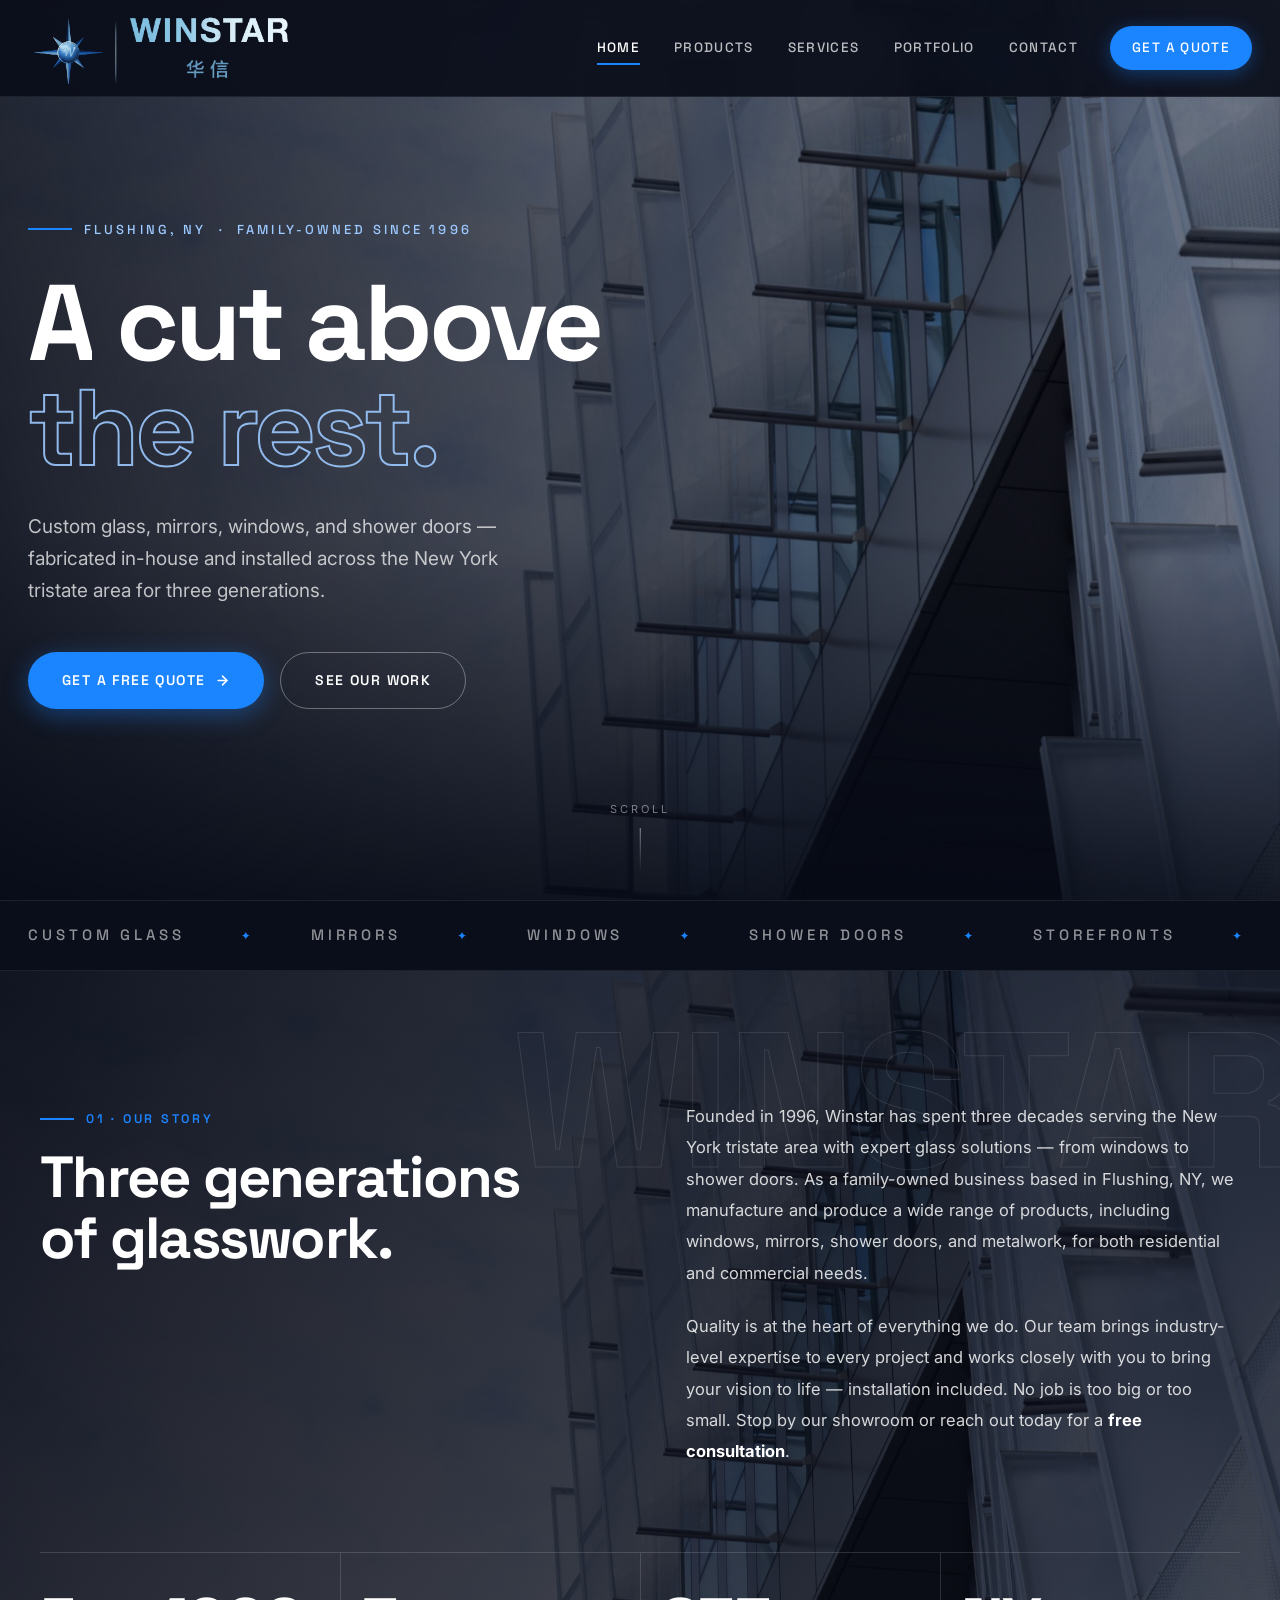
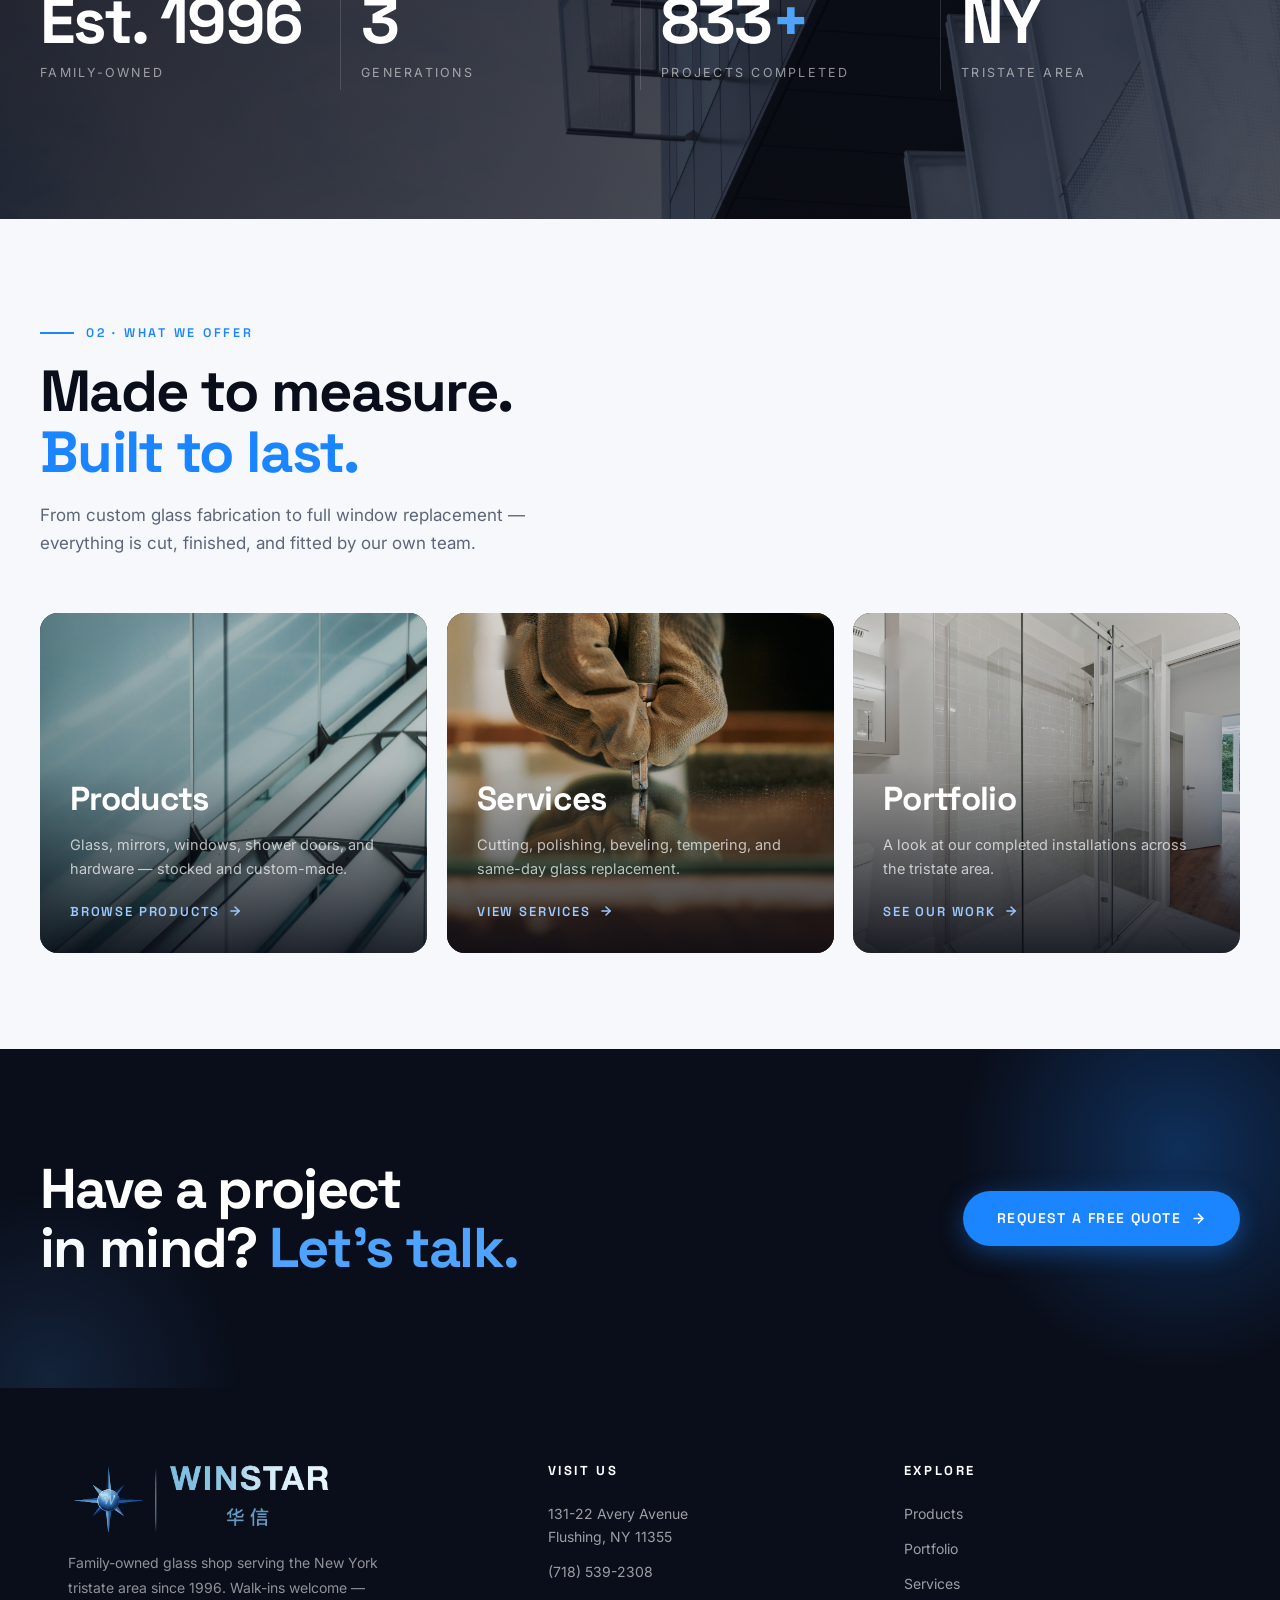
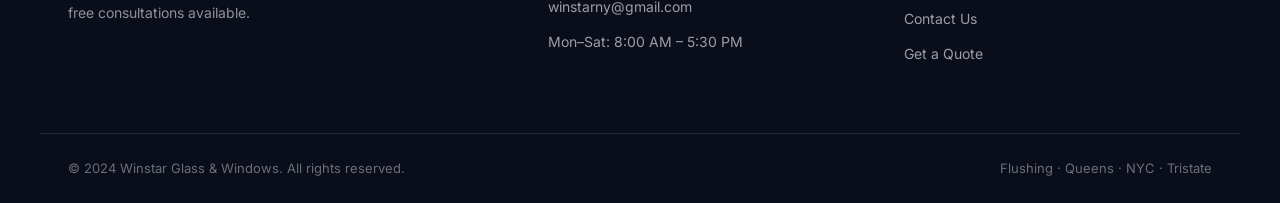
==== commit 2b71cabb: "Redesign: glass effects (3D tilt, cursor glare, cut reveals), updated logo lockup" ====
--- a/index.html
+++ b/index.html
@@ -3,39 +3,12 @@
 <head>
   <meta charset="UTF-8">
   <meta name="viewport" content="width=device-width, initial-scale=1.0">
-  <title>Winstar Glass &amp; Hardware – Home</title>
-  <link rel="icon" type="image/svg+xml" href="favicon.svg?v=1">
-  <link rel="stylesheet" href="styles.css?v=3">
-  <style>
-    /* Fade-in on scroll */
-    .reveal {
-      opacity: 0;
-      transform: translateY(36px);
-      transition: opacity 0.7s ease, transform 0.7s ease;
-    }
-    .reveal.visible {
-      opacity: 1;
-      transform: translateY(0);
-    }
-    .reveal-left {
-      opacity: 0;
-      transform: translateX(-40px);
-      transition: opacity 0.7s ease, transform 0.7s ease;
-    }
-    .reveal-left.visible {
-      opacity: 1;
-      transform: translateX(0);
-    }
-    .reveal-right {
-      opacity: 0;
-      transform: translateX(40px);
-      transition: opacity 0.7s ease, transform 0.7s ease;
-    }
-    .reveal-right.visible {
-      opacity: 1;
-      transform: translateX(0);
-    }
-  </style>
+  <title>Winstar Glass &amp; Hardware – Custom Glass, Windows &amp; Shower Doors in Flushing, NY</title>
+  <meta name="description" content="Family-owned glass shop serving the NY tristate area since 1996. Custom glass, mirrors, windows, shower doors, and commercial storefronts.">
+  <link rel="icon" type="image/svg+xml" href="favicon.svg?v=3">
+  <link rel="preconnect" href="https://fonts.googleapis.com">
+  <link rel="preconnect" href="https://fonts.gstatic.com" crossorigin>
+  <link rel="stylesheet" href="styles.css?v=19">
 </head>
 <body>
 
@@ -44,127 +17,177 @@
     <div class="header-inner">
       <div class="header-brand">
         <a href="index.html">
-          <img src="winstar-logo.png?v=5" alt="Winstar Logo" class="header-logo">
+          <img src="winstar-logo.png?v=11" alt="Winstar Glass &amp; Hardware" class="header-logo">
         </a>
       </div>
+      <nav class="global-nav">
+        <input type="checkbox" id="nav-toggle" class="nav-toggle" aria-hidden="true">
+        <label for="nav-toggle" class="nav-toggle-label" aria-label="Toggle menu">
+          <span></span><span></span><span></span>
+        </label>
+        <ul>
+          <li><a href="index.html" class="active">Home</a></li>
+          <li><a href="products.html">Products</a></li>
+          <li><a href="services.html">Services</a></li>
+          <li><a href="portfolio.html">Portfolio</a></li>
+          <li><a href="contact.html">Contact</a></li>
+          <li><a href="get-quote.html" class="nav-cta">Get a Quote</a></li>
+        </ul>
+      </nav>
     </div>
-    <nav class="global-nav">
-      <input type="checkbox" id="nav-toggle" class="nav-toggle" aria-hidden="true">
-      <label for="nav-toggle" class="nav-toggle-label" aria-label="Toggle menu">
-        <span></span><span></span><span></span>
-      </label>
-      <ul>
-        <li><a href="index.html" class="active">Home</a></li>
-        <li><a href="products.html">Products</a></li>
-        <li><a href="portfolio.html">Portfolio</a></li>
-        <li><a href="services.html">Services</a></li>
-        <li><a href="contact.html">Contact Us</a></li>
-        <li><a href="get-quote.html" class="nav-cta">Get a Quote</a></li>
-      </ul>
-    </nav>
   </header>
 
-  <!-- ===== HERO ===== -->
   <div class="page-content">
+
+    <!-- ===== HERO ===== -->
     <section class="hero">
-      <div class="hero-bg"></div>
+      <div class="hero-bg" data-parallax="0.18"></div>
+      <div class="hero-veil"></div>
       <div class="hero-content">
-        <p class="hero-quote">
-          A cut above <em>the rest</em> —<br>
-          quality glass solutions for <em>over 3 decades</em>
+        <p class="hero-eyebrow">Flushing, NY &nbsp;·&nbsp; Family-owned since 1996</p>
+        <h1 class="hero-title" data-split>
+          A cut above <em>the rest.</em>
+        </h1>
+        <p class="hero-sub">
+          Custom glass, mirrors, windows, and shower doors — fabricated in-house
+          and installed across the New York tristate area for three generations.
         </p>
-        <a href="#about" class="hero-cta">Discover Our Story</a>
-      </div>
-      <div class="hero-scroll">
-        <span>Scroll</span>
-        <svg viewBox="0 0 24 24" stroke-width="2" stroke-linecap="round" stroke-linejoin="round">
-          <polyline points="6 9 12 15 18 9"></polyline>
-        </svg>
-      </div>
-    </section>
+        <div class="hero-actions">
+          <a href="get-quote.html" class="btn btn-primary">
+            Get a Free Quote
+            <svg viewBox="0 0 24 24" fill="none" stroke="currentColor" stroke-width="2.5" stroke-linecap="round" stroke-linejoin="round"><line x1="5" y1="12" x2="19" y2="12"></line><polyline points="12 5 19 12 12 19"></polyline></svg>
+          </a>
+          <a href="portfolio.html" class="btn btn-ghost">See Our Work</a>
+        </div>
+      </div>
+      <div class="hero-scroll"><span>Scroll</span></div>
+    </section>
+
+    <!-- ===== MARQUEE ===== -->
+    <div class="marquee" aria-hidden="true">
+      <div class="marquee-track">
+        <span>Custom Glass</span><span>Mirrors</span><span>Windows</span><span>Shower Doors</span><span>Storefronts</span><span>Glass Cutting</span><span>Beveling</span><span>Tempering</span>
+        <span>Custom Glass</span><span>Mirrors</span><span>Windows</span><span>Shower Doors</span><span>Storefronts</span><span>Glass Cutting</span><span>Beveling</span><span>Tempering</span>
+      </div>
+    </div>
 
     <!-- ===== ABOUT ===== -->
     <section class="about-section" id="about">
-      <!-- Background looping video. Drop your .mp4 in the project folder
-           and update the src below. aboutus.jpg shows during load + as fallback. -->
       <video class="about-bg-video"
              autoplay muted loop playsinline preload="auto"
-             poster="aboutus.jpg">
+             poster="homebackground.jpg">
         <source src="about-loop.mp4" type="video/mp4">
       </video>
-      <div class="about-inner">
-        <div class="about-text reveal">
-          <h2 class="section-title">About Us</h2>
-          <div class="divider"></div>
-          <p class="about-body">
-            Founded in 1996, Winstar has spent over three decades serving the New York tristate area with expert glass solutions, ranging from windows to shower doors. As a family-owned business based in Flushing, NY, we specialize in manufacturing and producing a wide range of products — including windows, mirrors, shower doors, and metalwork — for both residential and commercial needs.
-          </p>
-          <p class="about-body">
-            Quality is at the heart of everything we do. From new window installations to custom shower doors, our team brings industry-level expertise to every project, working closely with you to bring your vision to life. Installation services are available as well.
-          </p>
-          <p class="about-body">
-            No job is too big or too small. We also carry an extensive stock of window, shower door, and aluminum door parts. Stop by our showroom or reach out today for a <strong>free consultation</strong>.
-          </p>
-        </div>
-      </div>
-    </section>
-
-    <!-- ===== STATS ===== -->
-    <div class="stats-bar">
-      <div class="stats-inner">
-        <div class="stat-item reveal">
-          <div class="stat-num">1996</div>
-          <div class="stat-label">Inception</div>
-        </div>
-        <div class="stat-item reveal">
-          <div class="stat-num">3</div>
-          <div class="stat-label">Generations</div>
-        </div>
-        <div class="stat-item reveal">
-          <div class="stat-num">1,000+</div>
-          <div class="stat-label">Projects Completed</div>
-        </div>
-        <div class="stat-item reveal">
-          <div class="stat-num">NY</div>
-          <div class="stat-label">Tristate Area</div>
-        </div>
-      </div>
-    </div>
-
-    <!-- ===== HOME TEASERS ===== -->
-    <section class="home-teasers">
+      <div class="about-ghost">WINSTAR</div>
+      <div class="about-inner on-dark">
+        <div class="about-grid">
+          <div data-reveal>
+            <div class="sec-head" style="margin-bottom: 28px;">
+              <p class="eyebrow">01 · Our Story</p>
+              <h2 class="sec-title">Three generations<br>of glasswork.</h2>
+            </div>
+          </div>
+          <div data-reveal style="--d: 0.15s;">
+            <p class="about-body">
+              Founded in 1996, Winstar has spent three decades serving the New York
+              tristate area with expert glass solutions — from windows to shower doors.
+              As a family-owned business based in Flushing, NY, we manufacture and produce
+              a wide range of products, including windows, mirrors, shower doors, and
+              metalwork, for both residential and commercial needs.
+            </p>
+            <p class="about-body">
+              Quality is at the heart of everything we do. Our team brings industry-level
+              expertise to every project and works closely with you to bring your vision
+              to life — installation included. No job is too big or too small. Stop by our
+              showroom or reach out today for a <strong>free consultation</strong>.
+            </p>
+          </div>
+        </div>
+
+        <!-- stats -->
+        <div class="stats-bar">
+          <div class="stats-inner" data-reveal-stagger="0.12">
+            <div class="stat-item">
+              <div class="stat-num">Est. 1996</div>
+              <div class="stat-label">Family-Owned</div>
+            </div>
+            <div class="stat-item">
+              <div class="stat-num"><span data-count="3">0</span></div>
+              <div class="stat-label">Generations</div>
+            </div>
+            <div class="stat-item">
+              <div class="stat-num"><span data-count="1000">0</span><span class="suffix">+</span></div>
+              <div class="stat-label">Projects Completed</div>
+            </div>
+            <div class="stat-item">
+              <div class="stat-num">NY</div>
+              <div class="stat-label">Tristate Area</div>
+            </div>
+          </div>
+        </div>
+      </div>
+    </section>
+
+    <!-- ===== WHAT WE OFFER ===== -->
+    <section class="section">
       <div class="section-inner">
-        <h2 class="section-title reveal">What We Offer</h2>
-        <div class="divider reveal"></div>
-        <p class="section-sub reveal">From custom glass fabrication to window replacement, we handle it all.</p>
-        <div class="teaser-grid">
-          <a class="teaser-card reveal-left" href="products.html">
-            <img src="windowproduct.png" alt="Products">
-            <div class="teaser-card-overlay"></div>
-            <div class="teaser-card-body">
-              <h3>Our Products</h3>
-              <p>Glass, mirrors, windows, shower doors &amp; more.</p>
-              <span class="teaser-link">
+        <div class="sec-head" data-reveal>
+          <p class="eyebrow">02 · What We Offer</p>
+          <h2 class="sec-title">Made to measure.<br><em>Built to last.</em></h2>
+          <p class="sec-desc">From custom glass fabrication to full window replacement — everything is cut, finished, and fitted by our own team.</p>
+        </div>
+
+        <div class="showcase-grid">
+          <a class="showcase-card third" href="products.html" data-reveal>
+            <img src="glass.jpg" alt="Custom glass products" loading="lazy">
+            <span class="showcase-num">01</span>
+            <div class="showcase-body">
+              <h3>Products</h3>
+              <p>Glass, mirrors, windows, shower doors, and hardware — stocked and custom-made.</p>
+              <span class="showcase-link">
                 Browse Products
-                <svg width="14" height="14" viewBox="0 0 24 24" fill="none" stroke="currentColor" stroke-width="2.5" stroke-linecap="round">
-                  <polyline points="9 18 15 12 9 6"></polyline>
-                </svg>
+                <svg viewBox="0 0 24 24" fill="none" stroke="currentColor" stroke-width="2.5" stroke-linecap="round"><line x1="5" y1="12" x2="19" y2="12"></line><polyline points="12 5 19 12 12 19"></polyline></svg>
               </span>
             </div>
           </a>
-          <a class="teaser-card reveal-right" href="services.html">
-            <img src="glasservices.jpg" alt="Services">
-            <div class="teaser-card-overlay"></div>
-            <div class="teaser-card-body">
-              <h3>Our Services</h3>
-              <p>Polishing, beveling, cutting, and glass replacement.</p>
-              <span class="teaser-link">
+          <a class="showcase-card third" href="services.html" data-reveal style="--d: 0.12s;">
+            <img src="glasservices.jpg" alt="Glass services" loading="lazy">
+            <span class="showcase-num">02</span>
+            <div class="showcase-body">
+              <h3>Services</h3>
+              <p>Cutting, polishing, beveling, tempering, and same-day glass replacement.</p>
+              <span class="showcase-link">
                 View Services
-                <svg width="14" height="14" viewBox="0 0 24 24" fill="none" stroke="currentColor" stroke-width="2.5" stroke-linecap="round">
-                  <polyline points="9 18 15 12 9 6"></polyline>
-                </svg>
+                <svg viewBox="0 0 24 24" fill="none" stroke="currentColor" stroke-width="2.5" stroke-linecap="round"><line x1="5" y1="12" x2="19" y2="12"></line><polyline points="12 5 19 12 12 19"></polyline></svg>
               </span>
             </div>
+          </a>
+          <a class="showcase-card third" href="portfolio.html" data-reveal>
+            <img src="showerdoor.jpg" alt="Completed shower door installation" loading="lazy">
+            <span class="showcase-num">03</span>
+            <div class="showcase-body">
+              <h3>Portfolio</h3>
+              <p>A look at our completed installations across the tristate area.</p>
+              <span class="showcase-link">
+                See Our Work
+                <svg viewBox="0 0 24 24" fill="none" stroke="currentColor" stroke-width="2.5" stroke-linecap="round"><line x1="5" y1="12" x2="19" y2="12"></line><polyline points="12 5 19 12 12 19"></polyline></svg>
+              </span>
+            </div>
+          </a>
+        </div>
+      </div>
+    </section>
+
+    <!-- ===== CTA ===== -->
+    <section class="cta-band">
+      <div class="cta-inner">
+        <div data-reveal>
+          <h2>Have a project<br>in mind? <em>Let's talk.</em></h2>
+        </div>
+        <div data-reveal style="--d: 0.15s;">
+          <a href="get-quote.html" class="btn btn-primary">
+            Request a Free Quote
+            <svg viewBox="0 0 24 24" fill="none" stroke="currentColor" stroke-width="2.5" stroke-linecap="round" stroke-linejoin="round"><line x1="5" y1="12" x2="19" y2="12"></line><polyline points="12 5 19 12 12 19"></polyline></svg>
           </a>
         </div>
       </div>
@@ -172,22 +195,38 @@
 
     <!-- ===== FOOTER ===== -->
     <footer>
-      <p>&copy; 2024 Winstar Glass &amp; Windows &nbsp;|&nbsp; 131-22 Avery Avenue, Flushing, NY 11355 &nbsp;|&nbsp; <a href="contact.html">Contact Us</a></p>
+      <div class="footer-main">
+        <div class="footer-brand">
+          <img src="winstar-logo.png?v=11" alt="Winstar Glass &amp; Hardware">
+          <p>Family-owned glass shop serving the New York tristate area since 1996. Walk-ins welcome — free consultations available.</p>
+        </div>
+        <div class="footer-col">
+          <h4>Visit Us</h4>
+          <ul>
+            <li>131-22 Avery Avenue<br>Flushing, NY 11355</li>
+            <li><a href="tel:+17185392308">(718) 539-2308</a></li>
+            <li><a href="mailto:winstarny@gmail.com">winstarny@gmail.com</a></li>
+            <li>Mon–Sat: 8:00 AM – 5:30 PM</li>
+          </ul>
+        </div>
+        <div class="footer-col">
+          <h4>Explore</h4>
+          <ul>
+            <li><a href="products.html">Products</a></li>
+            <li><a href="portfolio.html">Portfolio</a></li>
+            <li><a href="services.html">Services</a></li>
+            <li><a href="contact.html">Contact Us</a></li>
+            <li><a href="get-quote.html">Get a Quote</a></li>
+          </ul>
+        </div>
+      </div>
+      <div class="footer-bottom">
+        <span>&copy; 2024 Winstar Glass &amp; Windows. All rights reserved.</span>
+        <span>Flushing · Queens · NYC · Tristate</span>
+      </div>
     </footer>
   </div>
 
-  <script>
-    // Scroll reveal
-    const revealEls = document.querySelectorAll('.reveal, .reveal-left, .reveal-right');
-    const observer = new IntersectionObserver((entries) => {
-      entries.forEach(e => {
-        if (e.isIntersecting) {
-          e.target.classList.add('visible');
-          observer.unobserve(e.target);
-        }
-      });
-    }, { threshold: 0.15 });
-    revealEls.forEach(el => observer.observe(el));
-  </script>
+  <script src="main.js?v=13"></script>
 </body>
 </html>
--- a/styles.css
+++ b/styles.css
@@ -1,97 +1,162 @@
-/* ===== RESET & BASE ===== */
+/* ============================================================
+   WINSTAR GLASS & HARDWARE — DESIGN SYSTEM v10
+   Editorial, bold, glass-inspired.
+   ============================================================ */
+
+@import url('https://fonts.googleapis.com/css2?family=Space+Grotesk:wght@400;500;600;700&family=Inter:wght@400;500;600&display=swap');
+
+/* ===== RESET & TOKENS ===== */
 *, *::before, *::after { box-sizing: border-box; margin: 0; padding: 0; }
 
 :root {
-  --navy:      #121212;
-  --blue:      #0176D3;
-  --sky:       #1589EE;
-  --light-sky: #9DC4F7;
-  --pale:      #EAF4FF;
+  /* new palette (old variable names kept for compatibility) */
+  --ink:       #0A0E1A;
+  --ink-2:     #0E1526;
+  --ink-3:     #16203A;
+  --navy:      #0A0E1A;
+  --blue:      #1B84FF;
+  --sky:       #4EA3FF;
+  --light-sky: #9CC9FF;
+  --pale:      #EAF3FF;
   --white:     #ffffff;
-  --gray:      #F3F3F3;
-  --text:      #3E3E3C;
-  --muted:     #706E6B;
-  --gold:      #FE9339;
-  --border:    #DDDBDA;
+  --gray:      #F0F3F8;
+  --paper:     #F6F8FB;
+  --text:      #2A3242;
+  --muted:     #5C6678;
+  --gold:      #FFAA3B;
+  --border:    #E2E7F0;
+
+  --font-display: 'Space Grotesk', 'Segoe UI', system-ui, sans-serif;
+  --font-body: 'Inter', 'Segoe UI', system-ui, sans-serif;
+
+  --header-h: 96px;
+  --ease-out: cubic-bezier(0.22, 1, 0.36, 1);
 }
 
 html { scroll-behavior: smooth; }
 
 body {
-  font-family: 'Segoe UI', system-ui, -apple-system, sans-serif;
+  font-family: var(--font-body);
   color: var(--text);
-  background: var(--white);
-  line-height: 1.6;
+  background: var(--paper);
+  line-height: 1.65;
+  -webkit-font-smoothing: antialiased;
 }
 
 a { text-decoration: none; color: inherit; }
 img { display: block; max-width: 100%; }
+
+h1, h2, h3, h4 { font-family: var(--font-display); color: var(--ink); }
+
+::selection { background: var(--blue); color: #fff; }
+
+/* ===== SCROLL PROGRESS (injected by main.js) ===== */
+.scroll-progress {
+  position: fixed;
+  top: 0; left: 0;
+  height: 3px;
+  width: 0%;
+  background: linear-gradient(90deg, var(--blue), var(--light-sky));
+  z-index: 2000;
+  pointer-events: none;
+}
 
 /* ===== HEADER ===== */
 header {
   position: fixed;
   top: 0; left: 0; right: 0;
   z-index: 1000;
-  background: rgba(18, 18, 18, 0.96);
-  backdrop-filter: blur(12px);
-  -webkit-backdrop-filter: blur(12px);
-  border-bottom: 1px solid rgba(255, 255, 255, 0.10);
+  background: rgba(10, 14, 26, 0.92);
+  backdrop-filter: blur(16px) saturate(1.4);
+  -webkit-backdrop-filter: blur(16px) saturate(1.4);
+  border-bottom: 1px solid rgba(255, 255, 255, 0.08);
+  transition: background 0.4s ease, box-shadow 0.4s ease;
+}
+
+header.scrolled {
+  background: rgba(10, 14, 26, 0.92);
+  box-shadow: 0 10px 40px rgba(4, 8, 20, 0.35);
 }
 
 .header-inner {
-  /* full-width header bar: no max-width cap, no auto margins.
-     Logo sits flush with the actual screen edge regardless of monitor size. */
-  margin: 0;
-  padding: 8px 32px 8px 16px;
-  display: flex;
-  flex-direction: row;
+  max-width: 1320px;
+  margin: 0 auto;
+  padding: 0 28px;
+  height: var(--header-h);
+  display: flex;
   align-items: center;
-  justify-content: flex-start;
-}
-
-/* Logo on left */
-.header-brand {
-  flex-shrink: 0;
-}
+  justify-content: space-between;
+  gap: 24px;
+}
+
+.header-brand { flex-shrink: 0; display: flex; align-items: center; }
 
 .header-logo {
-  height: 96px;
+  height: 72px;
   width: auto;
   display: block;
-}
-
-/* Global Nav Bar */
-.global-nav {
-  background: rgba(8, 8, 8, 0.98);
-  border-top: 1px solid rgba(255, 255, 255, 0.08);
-  padding: 0 16px;
-}
+  transition: height 0.3s ease;
+}
+
+/* nav */
+.global-nav { display: flex; align-items: center; }
 
 .global-nav ul {
   list-style: none;
   display: flex;
-  gap: 4px;
+  align-items: center;
+  gap: 2px;
 }
 
 .global-nav ul li a {
+  position: relative;
   display: block;
-  padding: 10px 18px;
-  font-size: 13px;
+  padding: 10px 16px;
+  font-family: var(--font-display);
+  font-size: 13.5px;
   font-weight: 500;
-  letter-spacing: 0.06em;
-  color: rgba(255,255,255,0.75);
+  letter-spacing: 0.10em;
+  color: rgba(255,255,255,0.72);
   text-transform: uppercase;
-  border-bottom: 2px solid transparent;
-  transition: color 0.2s, border-color 0.2s;
+  transition: color 0.25s;
+}
+
+.global-nav ul li a::after {
+  content: '';
+  position: absolute;
+  left: 16px; right: 16px; bottom: 4px;
+  height: 2px;
+  background: var(--blue);
+  transform: scaleX(0);
+  transform-origin: left;
+  transition: transform 0.3s var(--ease-out);
 }
 
 .global-nav ul li a:hover,
-.global-nav ul li a.active {
-  color: var(--light-sky);
-  border-bottom-color: var(--blue);
-}
-
-/* Hamburger toggle — hidden on desktop, shown via media query */
+.global-nav ul li a.active { color: #fff; }
+
+.global-nav ul li a:hover::after,
+.global-nav ul li a.active::after { transform: scaleX(1); }
+
+/* nav CTA */
+.global-nav ul li a.nav-cta {
+  margin-left: 14px;
+  padding: 11px 22px;
+  background: var(--blue);
+  color: #fff;
+  border-radius: 100px;
+  overflow: hidden;
+  transition: background 0.25s, transform 0.25s, box-shadow 0.25s;
+  box-shadow: 0 4px 18px rgba(27, 132, 255, 0.35);
+}
+.global-nav ul li a.nav-cta::after { display: none; }
+.global-nav ul li a.nav-cta:hover {
+  background: var(--sky);
+  transform: translateY(-1px);
+  box-shadow: 0 8px 26px rgba(27, 132, 255, 0.5);
+}
+
+/* hamburger */
 .nav-toggle { display: none; }
 .nav-toggle-label {
   display: none;
@@ -99,268 +164,387 @@
   flex-direction: column;
   justify-content: center;
   gap: 5px;
-  padding: 14px 16px;
-  margin-left: auto;
+  padding: 12px;
 }
 .nav-toggle-label span {
   display: block;
-  width: 24px;
-  height: 2px;
-  background: rgba(255, 255, 255, 0.85);
+  width: 24px; height: 2px;
+  background: rgba(255, 255, 255, 0.88);
   border-radius: 2px;
   transition: transform 0.25s ease, opacity 0.2s ease;
 }
 
 /* ===== PAGE WRAPPER ===== */
-.page-content {
-  padding-top: 154px;
-}
+.page-content { padding-top: 0; }
+body.has-banner .page-content,
+.page-content.pad-top { padding-top: var(--header-h); }
 
 /* ===== SECTION COMMON ===== */
-.section {
-  padding: 80px 32px;
-}
-
-.section-inner {
-  max-width: 1200px;
-  margin: 0 auto;
-}
-
+.section { padding: 96px 28px; }
+.section-inner { max-width: 1200px; margin: 0 auto; }
+
+/* legacy centered heads (still used on detail pages) */
 .section-title {
-  font-size: clamp(28px, 4vw, 42px);
+  font-size: clamp(30px, 4.5vw, 48px);
   font-weight: 700;
-  color: var(--navy);
+  letter-spacing: -0.02em;
+  color: var(--ink);
   text-align: center;
   margin-bottom: 12px;
+  line-height: 1.08;
 }
 
 .section-sub {
-  font-size: 16px;
+  font-size: 17px;
   color: var(--muted);
   text-align: center;
-  max-width: 560px;
-  margin: 0 auto 52px;
+  max-width: 620px;
+  margin: 0 auto 56px;
 }
 
 .divider {
-  width: 60px;
+  width: 56px;
   height: 3px;
   background: linear-gradient(90deg, var(--blue), var(--sky));
-  margin: 14px auto 0;
+  margin: 16px auto 0;
   border-radius: 2px;
 }
 
-/* ===== THUMBNAIL GRID ===== */
-.thumb-grid {
-  display: grid;
-  grid-template-columns: repeat(auto-fill, minmax(260px, 1fr));
-  gap: 24px;
-}
-
-.thumb-card {
-  border-radius: 4px;
-  overflow: hidden;
-  background: var(--white);
-  border: 1px solid var(--border);
-  box-shadow: 0 2px 4px rgba(0, 0, 0, 0.08);
-  transition: transform 0.3s ease, box-shadow 0.3s ease;
+/* intro paragraph (interior pages) */
+.sec-intro {
+  font-size: 17px;
+  color: var(--muted);
+  max-width: 620px;
+  margin-bottom: 48px;
+}
+
+/* editorial section head (new pages) */
+.sec-head { margin-bottom: 56px; }
+.sec-head.center { text-align: center; }
+
+.eyebrow {
+  display: inline-flex;
+  align-items: center;
+  gap: 12px;
+  font-family: var(--font-display);
+  font-size: 12.5px;
+  font-weight: 600;
+  letter-spacing: 0.22em;
+  text-transform: uppercase;
+  color: var(--blue);
+  margin-bottom: 18px;
+}
+.eyebrow::before {
+  content: '';
+  width: 34px; height: 2px;
+  background: var(--blue);
+}
+.sec-head.center .eyebrow::after {
+  content: '';
+  width: 34px; height: 2px;
+  background: var(--blue);
+}
+
+.sec-title {
+  font-size: clamp(34px, 5vw, 58px);
+  font-weight: 700;
+  letter-spacing: -0.03em;
+  line-height: 1.05;
+  color: var(--ink);
+}
+.sec-title em {
+  font-style: normal;
+  color: var(--blue);
+}
+
+.sec-desc {
+  margin-top: 18px;
+  font-size: 17px;
+  color: var(--muted);
+  max-width: 560px;
+}
+.sec-head.center .sec-desc { margin-left: auto; margin-right: auto; }
+
+/* on dark */
+.on-dark .sec-title, .on-dark h2, .on-dark h3 { color: #fff; }
+.on-dark .sec-desc { color: rgba(255,255,255,0.65); }
+
+/* ===== BUTTONS ===== */
+.btn {
+  display: inline-flex;
+  align-items: center;
+  gap: 10px;
+  padding: 16px 34px;
+  font-family: var(--font-display);
+  font-size: 14px;
+  font-weight: 600;
+  letter-spacing: 0.10em;
+  text-transform: uppercase;
+  border-radius: 100px;
   cursor: pointer;
-}
-
-.thumb-card:hover {
-  transform: translateY(-4px);
-  box-shadow: 0 8px 24px rgba(1, 118, 211, 0.15);
-}
-
-.thumb-img-wrap {
-  position: relative;
-  height: 240px;
-  overflow: hidden;
-}
-
-.thumb-img-wrap img {
-  width: 100%;
-  height: 100%;
-  object-fit: cover;
-  transition: transform 0.5s ease;
-}
-
-.thumb-card:hover .thumb-img-wrap img {
-  transform: scale(1.07);
-}
-
-.thumb-overlay {
-  position: absolute;
-  inset: 0;
-  background: linear-gradient(to top, rgba(0,0,0,0.55) 0%, transparent 55%);
-}
-
-.thumb-label {
-  padding: 18px 20px;
-  font-size: 18px;
-  font-weight: 600;
-  color: var(--navy);
-  letter-spacing: 0.03em;
-  border-top: 3px solid transparent;
-  background: var(--white);
-  transition: border-color 0.25s, color 0.25s;
-}
-
-.thumb-card:hover .thumb-label {
-  border-color: var(--blue);
-  color: var(--blue);
-}
-
-/* ===== FOOTER ===== */
-footer {
-  background: var(--navy);
-  color: rgba(255,255,255,0.6);
-  text-align: center;
-  padding: 32px;
-  font-size: 14px;
-}
-
-footer a { color: var(--light-sky); }
-footer a:hover { color: var(--white); }
-
-/* ===== ─── HOME PAGE ─── ===== */
-
-/* Hero */
+  transition: transform 0.25s var(--ease-out), box-shadow 0.25s, background 0.25s, color 0.25s;
+}
+.btn svg { width: 15px; height: 15px; transition: transform 0.25s var(--ease-out); }
+.btn:hover svg { transform: translateX(4px); }
+
+.btn-primary {
+  background: var(--blue);
+  color: #fff;
+  box-shadow: 0 6px 24px rgba(27, 132, 255, 0.38);
+}
+.btn-primary:hover {
+  background: var(--sky);
+  transform: translateY(-2px);
+  box-shadow: 0 12px 34px rgba(27, 132, 255, 0.5);
+}
+
+.btn-ghost {
+  background: transparent;
+  color: #fff;
+  border: 1px solid rgba(255,255,255,0.35);
+}
+.btn-ghost:hover {
+  border-color: #fff;
+  background: rgba(255,255,255,0.08);
+  transform: translateY(-2px);
+}
+
+.btn-dark {
+  background: var(--ink);
+  color: #fff;
+}
+.btn-dark:hover { background: var(--ink-3); transform: translateY(-2px); }
+
+/* ===== REVEAL ANIMATIONS (driven by main.js) ===== */
+.reveal, [data-reveal] {
+  opacity: 0;
+  transform: translateY(42px);
+  transition: opacity 0.9s var(--ease-out), transform 0.9s var(--ease-out), filter 0.9s var(--ease-out);
+  filter: blur(6px);
+  transition-delay: var(--d, 0s);
+  will-change: opacity, transform, filter;
+}
+[data-reveal="left"]  { transform: translateX(-56px); }
+[data-reveal="right"] { transform: translateX(56px); }
+[data-reveal="scale"] { transform: scale(0.92); }
+
+.reveal.visible, .reveal.in,
+[data-reveal].in {
+  opacity: 1;
+  transform: none;
+  filter: blur(0);
+}
+
+/* legacy aliases used on old inline styles */
+.reveal-left  { opacity: 0; transform: translateX(-40px); transition: opacity 0.7s ease, transform 0.7s ease; }
+.reveal-right { opacity: 0; transform: translateX(40px);  transition: opacity 0.7s ease, transform 0.7s ease; }
+.reveal-left.visible, .reveal-right.visible { opacity: 1; transform: none; }
+
+@media (prefers-reduced-motion: reduce) {
+  .reveal, [data-reveal], .reveal-left, .reveal-right {
+    opacity: 1 !important;
+    transform: none !important;
+    filter: none !important;
+    transition: none !important;
+  }
+  html { scroll-behavior: auto; }
+}
+
+/* ===== HERO (home) ===== */
 .hero {
   position: relative;
-  height: 100vh;
-  min-height: 600px;
+  min-height: 100svh;
   display: flex;
   align-items: center;
-  justify-content: center;
   overflow: hidden;
+  background: var(--ink);
 }
 
 .hero-bg {
   position: absolute;
-  inset: 0;
+  inset: -12% 0;
   background-size: cover;
   background-position: center;
   background-image: url('homebackground.jpg');
-  transform: scale(1.05);
-  animation: heroZoom 18s ease-in-out infinite alternate;
-}
-
-@keyframes heroZoom {
-  from { transform: scale(1.05); }
-  to   { transform: scale(1.12); }
-}
-
-.hero-overlay {
+  will-change: transform;
+}
+
+.hero-veil {
   position: absolute;
   inset: 0;
-  background: linear-gradient(
-    160deg,
-    rgba(3, 45, 96, 0.75) 0%,
-    rgba(1, 68, 134, 0.58) 50%,
-    rgba(3, 45, 96, 0.80) 100%
-  );
+  background:
+    linear-gradient(75deg, rgba(6, 10, 22, 0.94) 0%, rgba(6, 10, 22, 0.72) 42%, rgba(6, 10, 22, 0.28) 100%),
+    linear-gradient(to top, rgba(6, 10, 22, 0.85) 0%, transparent 40%);
 }
 
 .hero-content {
   position: relative;
   z-index: 2;
-  text-align: center;
-  color: var(--white);
-  padding: 0 24px;
-  max-width: 880px;
-  animation: fadeUp 1.1s ease both;
-}
-
-@keyframes fadeUp {
-  from { opacity: 0; transform: translateY(32px); }
-  to   { opacity: 1; transform: translateY(0); }
-}
-
-.hero-quote {
-  font-size: clamp(22px, 4vw, 48px);
-  font-weight: 300;
+  width: 100%;
+  max-width: 1320px;
+  margin: 0 auto;
+  padding: 140px 28px 120px;
+  color: #fff;
+}
+
+.hero-eyebrow {
+  display: inline-flex;
+  align-items: center;
+  gap: 12px;
+  font-family: var(--font-display);
+  font-size: 13px;
+  font-weight: 500;
+  letter-spacing: 0.24em;
+  text-transform: uppercase;
+  color: var(--light-sky);
+  margin-bottom: 30px;
+}
+.hero-eyebrow::before { content: ''; width: 44px; height: 2px; background: var(--blue); }
+
+.hero-title {
+  font-family: var(--font-display);
+  font-size: clamp(46px, 8.4vw, 118px);
+  font-weight: 700;
+  line-height: 0.98;
+  letter-spacing: -0.035em;
+  color: #fff;
+  text-wrap: balance;
+  max-width: 12ch;
+}
+.hero-title em {
+  font-style: normal;
+  color: transparent;
+  -webkit-text-stroke: 2px rgba(156, 201, 255, 0.9);
+}
+.hero-title .accent { color: var(--sky); }
+
+/* word-split animation targets (set up by main.js) */
+.hero-title .w {
+  display: inline-block;
+  overflow: hidden;
+  vertical-align: bottom;
+}
+.hero-title .w > span {
+  display: inline-block;
+  transform: translateY(110%);
+  animation: wordUp 1s var(--ease-out) forwards;
+  animation-delay: var(--wd, 0s);
+}
+@keyframes wordUp { to { transform: translateY(0); } }
+
+@media (prefers-reduced-motion: reduce) {
+  .hero-title .w > span { transform: none; animation: none; }
+}
+
+.hero-sub {
+  margin-top: 30px;
+  font-size: clamp(16px, 1.6vw, 19px);
+  color: rgba(255,255,255,0.72);
+  max-width: 520px;
+  line-height: 1.7;
+}
+
+.hero-actions {
+  margin-top: 44px;
+  display: flex;
+  flex-wrap: wrap;
+  gap: 16px;
+}
+
+.hero-meta {
+  margin-top: 72px;
+  display: flex;
+  flex-wrap: wrap;
+  gap: 40px;
+  color: rgba(255,255,255,0.55);
+  font-size: 13.5px;
+  letter-spacing: 0.06em;
+}
+.hero-meta strong {
+  display: block;
+  font-family: var(--font-display);
+  font-size: 17px;
+  color: #fff;
   letter-spacing: 0.02em;
-  line-height: 1.35;
-  color: var(--white);
-  text-shadow: 0 2px 20px rgba(0,0,0,0.45);
-  margin-bottom: 28px;
-}
-
-.hero-quote em {
-  font-style: normal;
-  color: var(--light-sky);
-  font-weight: 500;
-}
-
-.hero-cta {
-  display: inline-block;
-  padding: 14px 40px;
-  background: var(--blue);
-  color: var(--white);
-  font-size: 15px;
-  font-weight: 600;
-  letter-spacing: 0.08em;
-  text-transform: uppercase;
-  border-radius: 4px;
-  border: 1px solid rgba(255,255,255,0.20);
-  box-shadow: 0 4px 16px rgba(1, 118, 211, 0.40);
-  transition: transform 0.2s, box-shadow 0.2s, background 0.2s;
-  animation: fadeUp 1.1s 0.3s ease both;
-}
-
-.hero-cta:hover {
-  background: var(--sky);
-  transform: translateY(-2px);
-  box-shadow: 0 8px 28px rgba(1, 118, 211, 0.55);
 }
 
 .hero-scroll {
   position: absolute;
-  bottom: 32px;
+  bottom: 28px;
   left: 50%;
   transform: translateX(-50%);
   z-index: 2;
-  color: rgba(255,255,255,0.5);
-  font-size: 13px;
-  letter-spacing: 0.15em;
+  color: rgba(255,255,255,0.45);
+  font-size: 11px;
+  letter-spacing: 0.28em;
   text-transform: uppercase;
   display: flex;
   flex-direction: column;
   align-items: center;
-  gap: 8px;
-  animation: bounce 2.4s ease infinite;
-}
-
-.hero-scroll svg {
-  width: 22px;
-  height: 22px;
-  stroke: rgba(255,255,255,0.5);
-  fill: none;
-}
-
-@keyframes bounce {
-  0%, 100% { transform: translateX(-50%) translateY(0); }
-  50%       { transform: translateX(-50%) translateY(8px); }
-}
-
-/* About section */
-@keyframes cityPan {
-  0%   { transform: scale(1.15) translate(0%,    0%);   }
-  20%  { transform: scale(1.12) translate(-2%,  -1.5%); }
-  40%  { transform: scale(1.18) translate( 2%,   1%);   }
-  60%  { transform: scale(1.13) translate(-1%,   2%);   }
-  80%  { transform: scale(1.16) translate( 1.5%, -0.5%);}
-  100% { transform: scale(1.15) translate(0%,    0%);   }
-}
-
+  gap: 10px;
+}
+.hero-scroll::after {
+  content: '';
+  width: 1px;
+  height: 44px;
+  background: linear-gradient(to bottom, rgba(255,255,255,0.5), transparent);
+  animation: dropline 2s ease-in-out infinite;
+}
+@keyframes dropline {
+  0%   { transform: scaleY(0); transform-origin: top; }
+  45%  { transform: scaleY(1); transform-origin: top; }
+  55%  { transform: scaleY(1); transform-origin: bottom; }
+  100% { transform: scaleY(0); transform-origin: bottom; }
+}
+
+/* ===== MARQUEE ===== */
+.marquee {
+  background: var(--ink);
+  border-top: 1px solid rgba(255,255,255,0.08);
+  border-bottom: 1px solid rgba(255,255,255,0.08);
+  overflow: hidden;
+  padding: 22px 0;
+  position: relative;
+}
+.marquee-track {
+  display: flex;
+  gap: 0;
+  width: max-content;
+  animation: marquee 36s linear infinite;
+}
+.marquee:hover .marquee-track { animation-play-state: paused; }
+.marquee-track span {
+  font-family: var(--font-display);
+  font-size: 15px;
+  font-weight: 500;
+  letter-spacing: 0.26em;
+  text-transform: uppercase;
+  color: rgba(255,255,255,0.55);
+  padding: 0 28px;
+  white-space: nowrap;
+}
+.marquee-track span::after {
+  content: '✦';
+  color: var(--blue);
+  margin-left: 56px;
+  font-size: 12px;
+}
+@keyframes marquee {
+  from { transform: translateX(0); }
+  to   { transform: translateX(-50%); }
+}
+@media (prefers-reduced-motion: reduce) {
+  .marquee-track { animation: none; }
+}
+
+/* ===== ABOUT (home) ===== */
 .about-section {
   position: relative;
-  padding: 120px 32px;
+  padding: 130px 28px;
   overflow: hidden;
-}
-
-/* Looping background video (replaces the old panning image layer) */
+  background: var(--ink);
+}
+
 .about-bg-video {
   position: absolute;
   inset: 0;
@@ -369,160 +553,445 @@
   object-fit: cover;
   z-index: 0;
   pointer-events: none;
-}
-
-/* On very small screens, hide the video and fall back to the poster image
-   to save bandwidth and avoid iOS Low Power Mode autoplay quirks. */
+  opacity: 0.9;
+}
+
 @media (max-width: 700px) {
   .about-bg-video { display: none; }
-  .about-section {
-    background-image: url('aboutus.jpg');
-    background-size: cover;
-    background-position: center;
-  }
-}
-
-/* Dark overlay on top of the animated bg */
+}
+
 .about-section::before {
   content: '';
   position: absolute;
   inset: 0;
-  background: linear-gradient(135deg, rgba(0,0,0,0.82) 0%, rgba(0,0,0,0.64) 100%);
+  background: linear-gradient(120deg, rgba(6, 9, 20, 0.93) 0%, rgba(6, 9, 20, 0.72) 60%, rgba(6, 9, 20, 0.55) 100%);
   z-index: 1;
 }
 
 .about-inner {
   position: relative;
   z-index: 2;
-  max-width: 820px;
+  max-width: 1200px;
   margin: 0 auto;
 }
 
-.about-text .section-title {
-  text-align: left;
-  color: var(--white);
-}
-.about-text .divider { margin: 14px 0 0; }
+.about-grid {
+  display: grid;
+  grid-template-columns: 1.05fr 1fr;
+  gap: 64px;
+  align-items: start;
+}
 
 .about-body {
-  margin-top: 24px;
-  font-size: 16px;
-  color: rgba(255,255,255,0.88);
-  line-height: 1.85;
-}
-
-/* Stats bar */
+  font-size: 16.5px;
+  color: rgba(255,255,255,0.82);
+  line-height: 1.9;
+}
+.about-body + .about-body { margin-top: 22px; }
+.about-body strong { color: #fff; }
+
+.about-ghost {
+  position: absolute;
+  right: -1%;
+  top: 34px;
+  font-family: var(--font-display);
+  font-size: clamp(90px, 15vw, 220px);
+  font-weight: 700;
+  letter-spacing: -0.02em;
+  line-height: 1;
+  color: transparent;
+  -webkit-text-stroke: 1px rgba(255,255,255,0.10);
+  pointer-events: none;
+  user-select: none;
+  z-index: 1;
+}
+
+/* stats */
 .stats-bar {
-  background: var(--navy);
-  padding: 48px 32px;
-}
-
+  position: relative;
+  z-index: 2;
+  background: transparent;
+  padding: 0;
+  margin-top: 84px;
+}
 .stats-inner {
-  max-width: 1100px;
+  max-width: 1200px;
   margin: 0 auto;
-  display: flex;
-  justify-content: space-around;
-  flex-wrap: wrap;
-  gap: 32px;
+  display: grid;
+  grid-template-columns: repeat(4, 1fr);
+  border-top: 1px solid rgba(255,255,255,0.14);
 }
 
 .stat-item {
-  text-align: center;
-  color: var(--white);
-}
+  padding: 36px 20px 6px;
+  color: #fff;
+  border-left: 1px solid rgba(255,255,255,0.14);
+}
+.stat-item:first-child { border-left: none; padding-left: 0; }
 
 .stat-num {
-  font-size: 48px;
+  font-family: var(--font-display);
+  font-size: clamp(40px, 5vw, 64px);
   font-weight: 700;
-  color: var(--light-sky);
+  letter-spacing: -0.03em;
+  color: #fff;
   line-height: 1;
 }
+.stat-num .suffix { color: var(--sky); }
 
 .stat-label {
-  font-size: 14px;
-  color: rgba(255,255,255,0.65);
-  letter-spacing: 0.1em;
+  font-size: 12.5px;
+  color: rgba(255,255,255,0.55);
+  letter-spacing: 0.18em;
   text-transform: uppercase;
-  margin-top: 6px;
-}
-
-/* Teaser sections on home */
-.home-teasers {
-  padding: 80px 32px;
-  background: var(--gray);
-}
-
-.teaser-grid {
+  margin-top: 10px;
+}
+
+/* ===== SHOWCASE GRID (home offer + hub pages) ===== */
+.showcase-grid {
   display: grid;
-  grid-template-columns: 1fr 1fr;
-  gap: 24px;
-  max-width: 1100px;
-  margin: 0 auto;
-}
-
-.teaser-card {
+  grid-template-columns: repeat(12, 1fr);
+  gap: 20px;
+}
+
+.showcase-card {
   position: relative;
-  border-radius: 4px;
+  border-radius: 18px;
   overflow: hidden;
-  height: 300px;
+  min-height: 340px;
   display: flex;
   align-items: flex-end;
-  text-decoration: none;
-  border: 1px solid var(--border);
-  box-shadow: 0 2px 8px rgba(0, 0, 0, 0.10);
-  transition: transform 0.3s, box-shadow 0.3s;
-}
-
-.teaser-card:hover {
-  transform: translateY(-4px);
-  box-shadow: 0 8px 24px rgba(1, 118, 211, 0.18);
-}
-
-.teaser-card img {
+  background: var(--ink-2);
+  grid-column: span 6;
+  isolation: isolate;
+}
+.showcase-card.wide { grid-column: span 7; }
+.showcase-card.narrow { grid-column: span 5; }
+.showcase-card.third { grid-column: span 4; }
+.showcase-card.tall { min-height: 420px; }
+
+.showcase-card img {
   position: absolute;
   inset: 0;
   width: 100%;
   height: 100%;
   object-fit: cover;
-  transition: transform 0.5s;
-}
-
-.teaser-card:hover img { transform: scale(1.06); }
-
-.teaser-card-overlay {
+  transition: transform 0.9s var(--ease-out), filter 0.9s var(--ease-out);
+  z-index: -2;
+}
+
+.showcase-card::after {
+  content: '';
   position: absolute;
   inset: 0;
-  background: linear-gradient(to top, rgba(0,0,0,0.78) 0%, transparent 60%);
-}
-
-.teaser-card-body {
+  background: linear-gradient(to top, rgba(5, 8, 18, 0.88) 0%, rgba(5, 8, 18, 0.25) 55%, rgba(5, 8, 18, 0.12) 100%);
+  z-index: -1;
+  transition: background 0.5s ease;
+}
+
+.showcase-card:hover img { transform: scale(1.06); }
+
+.showcase-num {
+  position: absolute;
+  top: 22px;
+  left: 26px;
+  font-family: var(--font-display);
+  font-size: 13px;
+  font-weight: 600;
+  letter-spacing: 0.2em;
+  color: rgba(255,255,255,0.65);
+  border: 1px solid rgba(255,255,255,0.25);
+  border-radius: 100px;
+  padding: 6px 14px;
+  backdrop-filter: blur(6px);
+}
+
+.showcase-body {
+  position: relative;
+  padding: 30px;
+  color: #fff;
+  width: 100%;
+}
+
+.showcase-body h3 {
+  font-size: clamp(24px, 2.6vw, 34px);
+  font-weight: 700;
+  letter-spacing: -0.02em;
+  color: #fff;
+  margin-bottom: 6px;
+}
+
+.showcase-body p {
+  font-size: 14.5px;
+  color: rgba(255,255,255,0.7);
+  max-width: 380px;
+  margin-bottom: 16px;
+}
+
+.showcase-link {
+  display: inline-flex;
+  align-items: center;
+  gap: 8px;
+  font-family: var(--font-display);
+  font-size: 13px;
+  font-weight: 600;
+  letter-spacing: 0.14em;
+  text-transform: uppercase;
+  color: var(--light-sky);
+}
+.showcase-link svg { width: 14px; height: 14px; transition: transform 0.3s var(--ease-out); }
+.showcase-card:hover .showcase-link svg { transform: translateX(5px); }
+.showcase-card:hover .showcase-link { color: #fff; }
+
+@media (max-width: 860px) {
+  .showcase-card, .showcase-card.wide, .showcase-card.narrow, .showcase-card.third {
+    grid-column: span 12;
+    min-height: 300px;
+  }
+}
+
+/* ===== SERVICE LIST (services page + home strip) ===== */
+.services-tile-grid {
+  display: grid;
+  grid-template-columns: repeat(auto-fit, minmax(270px, 1fr));
+  gap: 18px;
+  margin-top: 8px;
+}
+
+.service-tile {
+  position: relative;
+  background: #fff;
+  border: 1px solid var(--border);
+  border-radius: 16px;
+  padding: 34px 30px;
+  overflow: hidden;
+  transition: transform 0.35s var(--ease-out), box-shadow 0.35s, border-color 0.35s;
+}
+
+.service-tile::before {
+  content: '';
+  position: absolute;
+  left: 0; top: 0; bottom: 0;
+  width: 3px;
+  background: linear-gradient(to bottom, var(--blue), var(--sky));
+  transform: scaleY(0);
+  transform-origin: top;
+  transition: transform 0.4s var(--ease-out);
+}
+
+.service-tile:hover {
+  transform: translateY(-6px);
+  box-shadow: 0 22px 48px rgba(10, 20, 50, 0.12);
+  border-color: rgba(27, 132, 255, 0.35);
+}
+.service-tile:hover::before { transform: scaleY(1); }
+
+.service-tile-icon {
+  width: 52px;
+  height: 52px;
+  border-radius: 14px;
+  background: var(--pale);
+  color: var(--blue);
+  display: flex;
+  align-items: center;
+  justify-content: center;
+  margin-bottom: 20px;
+  transition: background 0.3s, color 0.3s, transform 0.3s var(--ease-out);
+}
+.service-tile-icon svg { width: 24px; height: 24px; stroke: currentColor; fill: none; }
+.service-tile:hover .service-tile-icon {
+  background: var(--blue);
+  color: #fff;
+  transform: rotate(-6deg) scale(1.06);
+}
+
+.service-tile-name {
+  font-family: var(--font-display);
+  font-size: 18px;
+  font-weight: 700;
+  letter-spacing: -0.01em;
+  color: var(--ink);
+  margin-bottom: 10px;
+  line-height: 1.25;
+}
+
+.service-tile-desc {
+  font-size: 14.5px;
+  color: var(--muted);
+  line-height: 1.7;
+  margin: 0;
+}
+
+/* ===== CTA BAND ===== */
+.cta-band {
+  position: relative;
+  background: var(--ink);
+  padding: 110px 28px;
+  overflow: hidden;
+}
+.cta-band::before {
+  content: '';
+  position: absolute;
+  right: -140px; top: -140px;
+  width: 480px; height: 480px;
+  border-radius: 50%;
+  background: radial-gradient(circle, rgba(27,132,255,0.28), transparent 65%);
+  pointer-events: none;
+}
+.cta-band::after {
+  content: '';
+  position: absolute;
+  left: -160px; bottom: -200px;
+  width: 420px; height: 420px;
+  border-radius: 50%;
+  background: radial-gradient(circle, rgba(78,163,255,0.14), transparent 65%);
+  pointer-events: none;
+}
+
+.cta-inner {
+  position: relative;
+  max-width: 1200px;
+  margin: 0 auto;
+  display: flex;
+  flex-wrap: wrap;
+  align-items: center;
+  justify-content: space-between;
+  gap: 40px;
+}
+
+.cta-inner h2 {
+  color: #fff;
+  font-size: clamp(32px, 4.6vw, 56px);
+  font-weight: 700;
+  letter-spacing: -0.03em;
+  line-height: 1.06;
+  max-width: 15ch;
+}
+.cta-inner h2 em { font-style: normal; color: var(--sky); }
+
+.cta-inner p {
+  margin-top: 14px;
+  color: rgba(255,255,255,0.62);
+  font-size: 16px;
+  max-width: 440px;
+}
+
+/* ===== PAGE BANNER (interior pages) ===== */
+.page-banner {
+  height: 420px;
+  position: relative;
+  display: flex;
+  align-items: flex-end;
+  overflow: hidden;
+  background: var(--ink);
+}
+
+.page-banner-bg {
+  position: absolute;
+  inset: -14% 0;
+  background-size: cover;
+  background-position: center;
+  will-change: transform;
+}
+
+.page-banner-overlay {
+  position: absolute;
+  inset: 0;
+  background:
+    linear-gradient(75deg, rgba(6, 10, 22, 0.92) 0%, rgba(6, 10, 22, 0.6) 55%, rgba(6, 10, 22, 0.3) 100%),
+    linear-gradient(to top, rgba(6, 10, 22, 0.8) 0%, transparent 45%);
+}
+
+.page-banner-content {
   position: relative;
   z-index: 2;
-  padding: 28px;
-  color: var(--white);
-}
-
-.teaser-card-body h3 {
-  font-size: 24px;
+  width: 100%;
+  max-width: 1200px;
+  margin: 0 auto;
+  padding: 0 28px 52px;
+  text-align: left;
+  color: #fff;
+}
+
+.page-banner-content h1 {
+  font-size: clamp(40px, 6.5vw, 84px);
   font-weight: 700;
-  margin-bottom: 6px;
-}
-
-.teaser-card-body p {
+  letter-spacing: -0.03em;
+  line-height: 1;
+  color: #fff;
+  animation: bannerRise 0.9s var(--ease-out) both;
+}
+
+.page-banner-content p {
+  margin-top: 16px;
+  font-size: 15px;
+  color: var(--light-sky);
+  letter-spacing: 0.16em;
+  text-transform: uppercase;
+  font-weight: 500;
+  font-family: var(--font-display);
+  animation: bannerRise 0.9s 0.15s var(--ease-out) both;
+}
+
+@keyframes bannerRise {
+  from { opacity: 0; transform: translateY(30px); }
+  to   { opacity: 1; transform: translateY(0); }
+}
+
+/* ===== FOOTER ===== */
+footer {
+  background: var(--ink);
+  color: rgba(255,255,255,0.6);
+  padding: 0;
   font-size: 14px;
-  opacity: 0.8;
-  margin-bottom: 14px;
-}
-
-.teaser-link {
-  display: inline-flex;
-  align-items: center;
-  gap: 6px;
+}
+
+footer a { color: var(--light-sky); transition: color 0.2s; }
+footer a:hover { color: var(--white); }
+
+.footer-main {
+  max-width: 1200px;
+  margin: 0 auto;
+  padding: 72px 28px 56px;
+  display: grid;
+  grid-template-columns: 1.4fr 1fr 1fr;
+  gap: 48px;
+  border-bottom: 1px solid rgba(255,255,255,0.1);
+}
+
+.footer-brand img { height: 72px; width: auto; margin-bottom: 18px; }
+.footer-brand p { max-width: 320px; line-height: 1.8; color: rgba(255,255,255,0.55); }
+
+.footer-col h4 {
+  color: #fff;
   font-size: 13px;
-  font-weight: 600;
-  letter-spacing: 0.08em;
+  letter-spacing: 0.2em;
   text-transform: uppercase;
-  color: var(--light-sky);
+  margin-bottom: 20px;
+}
+.footer-col ul { list-style: none; }
+.footer-col ul li { margin-bottom: 12px; }
+.footer-col ul li a { color: rgba(255,255,255,0.6); }
+.footer-col ul li a:hover { color: #fff; }
+
+.footer-bottom {
+  max-width: 1200px;
+  margin: 0 auto;
+  padding: 24px 28px;
+  display: flex;
+  flex-wrap: wrap;
+  justify-content: space-between;
+  gap: 12px;
+  font-size: 13px;
+  color: rgba(255,255,255,0.4);
+}
+
+/* simple legacy footer (detail pages) */
+footer > p {
+  max-width: 1200px;
+  margin: 0 auto;
+  padding: 34px 28px;
+  text-align: center;
 }
 
 /* ===== CONTACT PAGE ===== */
@@ -534,155 +1003,90 @@
 }
 
 .contact-info h2 {
-  font-size: 28px;
-  color: var(--navy);
-  margin-bottom: 20px;
+  font-size: 30px;
+  letter-spacing: -0.02em;
+  color: var(--ink);
+  margin-bottom: 26px;
 }
 
 .contact-detail {
   display: flex;
   align-items: flex-start;
-  gap: 14px;
-  margin-bottom: 22px;
-}
+  gap: 16px;
+  margin-bottom: 10px;
+  padding: 14px;
+  border-radius: 14px;
+  transition: background 0.25s;
+}
+.contact-detail:hover { background: #fff; box-shadow: 0 8px 28px rgba(10,20,50,0.07); }
 
 .contact-icon {
-  width: 40px;
-  height: 40px;
+  width: 46px;
+  height: 46px;
   background: var(--pale);
-  border-radius: 4px;
+  border-radius: 12px;
   display: flex;
   align-items: center;
   justify-content: center;
   flex-shrink: 0;
-}
+  transition: background 0.25s;
+}
+.contact-detail:hover .contact-icon { background: var(--blue); }
+.contact-detail:hover .contact-icon svg { stroke: #fff; }
 
 .contact-icon svg {
-  width: 18px;
-  height: 18px;
+  width: 20px;
+  height: 20px;
   stroke: var(--blue);
   fill: none;
+  transition: stroke 0.25s;
 }
 
 .contact-detail-text strong {
   display: block;
-  color: var(--navy);
-  font-size: 14px;
+  font-family: var(--font-display);
+  color: var(--ink);
+  font-size: 14.5px;
   margin-bottom: 2px;
 }
 
-.contact-detail-text span {
-  color: var(--muted);
-  font-size: 15px;
-}
+.contact-detail-text span { color: var(--muted); font-size: 15px; }
 
 .map-wrap {
-  border-radius: 4px;
+  border-radius: 18px;
   overflow: hidden;
   border: 1px solid var(--border);
-  box-shadow: 0 2px 8px rgba(0, 0, 0, 0.08);
-  height: 480px;
-}
-
-.map-wrap iframe {
-  width: 100%;
-  height: 100%;
-  border: 0;
-}
-
-/* ===== RESPONSIVE ===== */
-@media (max-width: 900px) {
-  .about-inner,
-  .contact-layout {
-    grid-template-columns: 1fr;
-  }
-
-  .teaser-grid {
-    grid-template-columns: 1fr;
-  }
-
-  .header-inner {
-    padding: 6px 14px 6px 10px;
-  }
-
-  .header-logo { height: 72px; }
-
-  /* Collapse nav into a hamburger menu */
-  .global-nav {
-    padding: 0;
-    display: flex;
-    flex-wrap: wrap;
-    align-items: center;
-  }
-
-  .nav-toggle-label { display: flex; }
-
-  .global-nav ul {
-    display: none;
-    flex-direction: column;
-    width: 100%;
-    gap: 0;
-  }
-
-  .nav-toggle:checked ~ ul { display: flex; }
-
-  .global-nav ul li { width: 100%; }
-
-  .global-nav ul li a {
-    padding: 14px 22px;
-    font-size: 14px;
-    border-bottom: none;
-    border-left: 3px solid transparent;
-  }
-
-  .global-nav ul li a:hover,
-  .global-nav ul li a.active {
-    border-bottom-color: transparent;
-    border-left-color: var(--blue);
-    background: rgba(255, 255, 255, 0.05);
-  }
-
-  /* Animate bars into an X when open */
-  .nav-toggle:checked ~ .nav-toggle-label span:nth-child(1) { transform: translateY(7px) rotate(45deg); }
-  .nav-toggle:checked ~ .nav-toggle-label span:nth-child(2) { opacity: 0; }
-  .nav-toggle:checked ~ .nav-toggle-label span:nth-child(3) { transform: translateY(-7px) rotate(-45deg); }
-}
-
-@media (max-width: 600px) {
-  .thumb-grid {
-    grid-template-columns: 1fr;
-  }
-
-  .stats-inner { gap: 24px; }
-
-  .hero-quote { font-size: 22px; }
-}
+  box-shadow: 0 18px 50px rgba(10, 20, 50, 0.10);
+  height: 520px;
+}
+.map-wrap iframe { width: 100%; height: 100%; border: 0; }
 
 /* ===== PRODUCT CATALOG (sidebar + description) ===== */
 .catalog-layout {
   display: grid;
-  grid-template-columns: 280px 1fr;
-  gap: 44px;
+  grid-template-columns: 290px 1fr;
+  gap: 48px;
   align-items: start;
 }
 
 .catalog-sidebar {
   position: sticky;
-  top: 170px;
+  top: calc(var(--header-h) + 24px);
   border: 1px solid var(--border);
-  border-radius: 8px;
+  border-radius: 16px;
   overflow: hidden;
-  background: var(--white);
-  box-shadow: 0 2px 10px rgba(0, 0, 0, 0.06);
+  background: #fff;
+  box-shadow: 0 8px 30px rgba(10, 20, 50, 0.07);
 }
 
 .catalog-sidebar-title {
-  background: var(--navy);
-  color: #fff;
-  font-size: 13px;
-  letter-spacing: 0.1em;
+  background: var(--ink);
+  color: #fff;
+  font-family: var(--font-display);
+  font-size: 12.5px;
+  letter-spacing: 0.18em;
   text-transform: uppercase;
-  padding: 16px 20px;
+  padding: 18px 22px;
   font-weight: 600;
 }
 
@@ -694,19 +1098,20 @@
   border: none;
   border-left: 3px solid transparent;
   border-bottom: 1px solid var(--border);
-  padding: 14px 20px;
+  padding: 15px 22px;
   font-size: 15px;
-  font-family: inherit;
+  font-family: var(--font-body);
   color: var(--text);
   cursor: pointer;
-  transition: background 0.2s, color 0.2s, border-color 0.2s;
+  transition: background 0.2s, color 0.2s, border-color 0.2s, padding-left 0.25s var(--ease-out);
 }
 
 .catalog-nav button:last-child { border-bottom: none; }
 
 .catalog-nav button:hover {
   background: var(--pale);
-  color: var(--navy);
+  color: var(--ink);
+  padding-left: 28px;
 }
 
 .catalog-nav button.active {
@@ -721,12 +1126,17 @@
 .catalog-panel { display: none; }
 .catalog-panel.active {
   display: block;
-  animation: fadeUp 0.45s ease both;
+  animation: fadeUp 0.5s var(--ease-out) both;
+}
+@keyframes fadeUp {
+  from { opacity: 0; transform: translateY(24px); }
+  to   { opacity: 1; transform: translateY(0); }
 }
 
 .catalog-panel h2 {
-  font-size: clamp(24px, 3vw, 34px);
-  color: var(--navy);
+  font-size: clamp(26px, 3.4vw, 40px);
+  letter-spacing: -0.02em;
+  color: var(--ink);
   margin-bottom: 6px;
 }
 
@@ -742,67 +1152,6 @@
 @media (max-width: 760px) {
   .catalog-layout { grid-template-columns: 1fr; }
   .catalog-sidebar { position: static; }
-}
-
-/* ===== PAGE HERO BANNER (Products / Services / Contact) ===== */
-.page-banner {
-  height: 280px;
-  position: relative;
-  display: flex;
-  align-items: center;
-  justify-content: center;
-  overflow: hidden;
-}
-
-.page-banner-bg {
-  position: absolute;
-  inset: 0;
-  background-size: cover;
-  background-position: center;
-}
-
-.page-banner-overlay {
-  position: absolute;
-  inset: 0;
-  background: linear-gradient(135deg, rgba(0,0,0,0.72) 0%, rgba(0,0,0,0.52) 100%);
-}
-
-.page-banner-content {
-  position: relative;
-  z-index: 2;
-  text-align: center;
-  color: var(--white);
-}
-
-.page-banner-content h1 {
-  font-size: clamp(28px, 5vw, 52px);
-  font-weight: 700;
-  letter-spacing: 0.04em;
-  text-shadow: 0 2px 16px rgba(0,0,0,0.4);
-}
-
-.page-banner-content p {
-  margin-top: 10px;
-  font-size: 16px;
-  color: var(--light-sky);
-  letter-spacing: 0.08em;
-  text-transform: uppercase;
-  font-weight: 400;
-}
-
-/* ===== NAV CTA BUTTON ===== */
-.global-nav ul li a.nav-cta {
-  background: var(--blue);
-  color: #fff;
-  border-radius: 4px;
-  margin-left: 8px;
-  border-bottom: 2px solid transparent;
-  box-shadow: 0 2px 10px rgba(1, 118, 211, 0.35);
-}
-.global-nav ul li a.nav-cta:hover {
-  background: var(--sky);
-  color: #fff;
-  border-bottom-color: transparent;
 }
 
 /* ===== QUOTE FORM ===== */
@@ -813,30 +1162,42 @@
   align-items: start;
 }
 
-.quote-aside h2 { font-size: 26px; color: var(--navy); margin-bottom: 14px; }
-.quote-aside > p { color: var(--muted); margin-bottom: 26px; font-size: 15px; }
+.quote-aside h2 {
+  font-size: clamp(26px, 3vw, 36px);
+  letter-spacing: -0.02em;
+  color: var(--ink);
+  margin-bottom: 14px;
+  line-height: 1.15;
+}
+.quote-aside > p { color: var(--muted); margin-bottom: 30px; font-size: 15.5px; }
 
 .quote-steps { list-style: none; margin: 0 0 28px; padding: 0; }
 .quote-steps li {
   display: flex;
-  gap: 14px;
+  gap: 16px;
   align-items: flex-start;
-  margin-bottom: 18px;
+  margin-bottom: 20px;
 }
 .quote-steps .step-num {
   flex-shrink: 0;
-  width: 30px;
-  height: 30px;
+  width: 34px;
+  height: 34px;
   border-radius: 50%;
-  background: var(--pale);
-  color: var(--blue);
+  background: var(--ink);
+  color: #fff;
+  font-family: var(--font-display);
   font-weight: 700;
   display: flex;
   align-items: center;
   justify-content: center;
   font-size: 14px;
 }
-.quote-steps .step-text strong { display: block; color: var(--navy); font-size: 15px; }
+.quote-steps .step-text strong {
+  display: block;
+  font-family: var(--font-display);
+  color: var(--ink);
+  font-size: 15.5px;
+}
 .quote-steps .step-text span { color: var(--muted); font-size: 14px; }
 
 .quote-contact-note {
@@ -850,9 +1211,9 @@
 .quote-form {
   background: #fff;
   border: 1px solid var(--border);
-  border-radius: 12px;
-  padding: 32px;
-  box-shadow: 0 4px 20px rgba(3, 45, 96, 0.08);
+  border-radius: 20px;
+  padding: 38px;
+  box-shadow: 0 24px 60px rgba(10, 20, 50, 0.10);
 }
 
 .form-row { margin-bottom: 20px; }
@@ -860,11 +1221,12 @@
 
 .form-row label {
   display: block;
+  font-family: var(--font-display);
   font-size: 13px;
   font-weight: 600;
-  color: var(--navy);
-  letter-spacing: 0.03em;
-  margin-bottom: 7px;
+  color: var(--ink);
+  letter-spacing: 0.04em;
+  margin-bottom: 8px;
 }
 .form-row label .req { color: var(--gold); }
 
@@ -874,38 +1236,39 @@
 .form-row select,
 .form-row textarea {
   width: 100%;
-  padding: 12px 14px;
+  padding: 13px 15px;
   font-size: 15px;
   font-family: inherit;
   color: var(--text);
   border: 1px solid var(--border);
-  border-radius: 6px;
-  background: #fff;
-  transition: border-color 0.2s, box-shadow 0.2s;
+  border-radius: 10px;
+  background: var(--paper);
+  transition: border-color 0.2s, box-shadow 0.2s, background 0.2s;
 }
 .form-row input:focus,
 .form-row select:focus,
 .form-row textarea:focus {
   outline: none;
+  background: #fff;
   border-color: var(--blue);
-  box-shadow: 0 0 0 3px rgba(1, 118, 211, 0.12);
+  box-shadow: 0 0 0 4px rgba(27, 132, 255, 0.14);
 }
 .form-row textarea { resize: vertical; min-height: 110px; }
 
 /* Photo dropzone */
 .dropzone {
-  border: 2px dashed var(--light-sky);
-  border-radius: 10px;
-  padding: 28px 20px;
+  border: 2px dashed rgba(27, 132, 255, 0.4);
+  border-radius: 14px;
+  padding: 30px 20px;
   text-align: center;
   cursor: pointer;
   background: var(--pale);
-  transition: background 0.2s, border-color 0.2s;
+  transition: background 0.2s, border-color 0.2s, transform 0.2s;
 }
 .dropzone:hover,
-.dropzone.dragover { background: #dceaff; border-color: var(--blue); }
-.dropzone svg { width: 34px; height: 34px; stroke: var(--blue); fill: none; margin-bottom: 8px; }
-.dropzone p { color: var(--navy); font-size: 15px; font-weight: 600; margin: 0; }
+.dropzone.dragover { background: #ddecff; border-color: var(--blue); transform: scale(1.005); }
+.dropzone svg { width: 34px; height: 34px; stroke: var(--blue); fill: none; margin: 0 auto 8px; }
+.dropzone p { color: var(--ink); font-size: 15px; font-weight: 600; margin: 0; }
 .dropzone span { display: block; color: var(--muted); font-size: 13px; margin-top: 4px; }
 
 .preview-grid {
@@ -917,20 +1280,18 @@
 .preview-thumb {
   position: relative;
   aspect-ratio: 1;
-  border-radius: 8px;
+  border-radius: 10px;
   overflow: hidden;
   border: 1px solid var(--border);
 }
 .preview-thumb img { width: 100%; height: 100%; object-fit: cover; }
 .preview-remove {
   position: absolute;
-  top: 4px;
-  right: 4px;
-  width: 22px;
-  height: 22px;
+  top: 4px; right: 4px;
+  width: 22px; height: 22px;
   border: none;
   border-radius: 50%;
-  background: rgba(18, 18, 18, 0.85);
+  background: rgba(10, 14, 26, 0.85);
   color: #fff;
   font-size: 14px;
   line-height: 1;
@@ -939,36 +1300,196 @@
   align-items: center;
   justify-content: center;
 }
-.preview-remove:hover { background: var(--navy); }
+.preview-remove:hover { background: var(--ink); }
 
 .btn-submit {
   width: 100%;
-  padding: 15px;
+  padding: 17px;
   border: none;
-  border-radius: 6px;
+  border-radius: 100px;
   background: var(--blue);
   color: #fff;
-  font-size: 15px;
+  font-family: var(--font-display);
+  font-size: 14.5px;
   font-weight: 600;
-  letter-spacing: 0.06em;
+  letter-spacing: 0.10em;
   text-transform: uppercase;
   cursor: pointer;
-  transition: background 0.2s, transform 0.2s;
-  box-shadow: 0 4px 16px rgba(1, 118, 211, 0.35);
-}
-.btn-submit:hover { background: var(--sky); transform: translateY(-2px); }
+  transition: background 0.2s, transform 0.2s, box-shadow 0.2s;
+  box-shadow: 0 8px 26px rgba(27, 132, 255, 0.35);
+}
+.btn-submit:hover { background: var(--sky); transform: translateY(-2px); box-shadow: 0 14px 34px rgba(27, 132, 255, 0.5); }
 .btn-submit:disabled { opacity: 0.6; cursor: not-allowed; transform: none; }
 
-.form-status { margin-top: 16px; font-size: 15px; border-radius: 6px; display: none; }
+.form-status { margin-top: 16px; font-size: 15px; border-radius: 10px; display: none; }
 .form-status.show { display: block; padding: 14px 16px; }
 .form-status.error { background: #fde8e8; color: #b42318; border: 1px solid #f5c2c0; }
 
 .form-success-panel { text-align: center; padding: 34px 10px; }
-.form-success-panel svg { width: 56px; height: 56px; stroke: #1c7a45; fill: none; margin-bottom: 12px; }
-.form-success-panel h3 { color: var(--navy); font-size: 24px; margin-bottom: 8px; }
+.form-success-panel svg { width: 56px; height: 56px; stroke: #1c7a45; fill: none; margin: 0 auto 12px; }
+.form-success-panel h3 { color: var(--ink); font-size: 24px; margin-bottom: 8px; }
 .form-success-panel p { color: var(--muted); font-size: 15px; }
 
-@media (max-width: 820px) {
-  .quote-layout { grid-template-columns: 1fr; }
-  .form-grid-2 { grid-template-columns: 1fr; }
-}
+/* ===== LEGACY THUMB GRID (kept for safety) ===== */
+.thumb-grid {
+  display: grid;
+  grid-template-columns: repeat(auto-fill, minmax(260px, 1fr));
+  gap: 24px;
+}
+.thumb-card {
+  border-radius: 16px;
+  overflow: hidden;
+  background: #fff;
+  border: 1px solid var(--border);
+  box-shadow: 0 4px 18px rgba(10, 20, 50, 0.06);
+  transition: transform 0.35s var(--ease-out), box-shadow 0.35s;
+  cursor: pointer;
+}
+.thumb-card:hover { transform: translateY(-6px); box-shadow: 0 20px 46px rgba(27, 132, 255, 0.16); }
+.thumb-img-wrap { position: relative; height: 240px; overflow: hidden; }
+.thumb-img-wrap img { width: 100%; height: 100%; object-fit: cover; transition: transform 0.7s var(--ease-out); }
+.thumb-card:hover .thumb-img-wrap img { transform: scale(1.08); }
+.thumb-overlay { position: absolute; inset: 0; background: linear-gradient(to top, rgba(0,0,0,0.5) 0%, transparent 55%); }
+.thumb-label {
+  padding: 18px 22px;
+  font-family: var(--font-display);
+  font-size: 18px;
+  font-weight: 600;
+  color: var(--ink);
+  background: #fff;
+  transition: color 0.25s;
+}
+.thumb-card:hover .thumb-label { color: var(--blue); }
+
+/* ===== RESPONSIVE ===== */
+@media (max-width: 980px) {
+  .about-grid { grid-template-columns: 1fr; gap: 36px; }
+  .footer-main { grid-template-columns: 1fr 1fr; }
+}
+
+@media (max-width: 900px) {
+  .contact-layout { grid-template-columns: 1fr; }
+
+  .header-inner { padding: 0 16px; height: 80px; }
+  :root { --header-h: 80px; }
+  .header-logo { height: 56px; }
+
+  .nav-toggle-label { display: flex; }
+
+  .global-nav ul {
+    display: none;
+    position: fixed;
+    top: 80px; left: 0; right: 0;
+    flex-direction: column;
+    align-items: stretch;
+    gap: 0;
+    background: rgba(10, 14, 26, 0.98);
+    backdrop-filter: blur(16px);
+    border-bottom: 1px solid rgba(255,255,255,0.1);
+    padding: 8px 0 16px;
+  }
+
+  .nav-toggle:checked ~ ul { display: flex; }
+
+  .global-nav ul li { width: 100%; }
+
+  .global-nav ul li a {
+    padding: 15px 26px;
+    font-size: 14px;
+    border-left: 3px solid transparent;
+  }
+  .global-nav ul li a::after { display: none; }
+
+  .global-nav ul li a:hover,
+  .global-nav ul li a.active {
+    border-left-color: var(--blue);
+    background: rgba(255, 255, 255, 0.05);
+  }
+
+  .global-nav ul li a.nav-cta {
+    margin: 12px 26px 0;
+    border-radius: 100px;
+    text-align: center;
+    justify-content: center;
+    display: flex;
+  }
+
+  .nav-toggle:checked ~ .nav-toggle-label span:nth-child(1) { transform: translateY(7px) rotate(45deg); }
+  .nav-toggle:checked ~ .nav-toggle-label span:nth-child(2) { opacity: 0; }
+  .nav-toggle:checked ~ .nav-toggle-label span:nth-child(3) { transform: translateY(-7px) rotate(-45deg); }
+}
+
+@media (max-width: 700px) {
+  .section { padding: 68px 20px; }
+  .stats-inner { grid-template-columns: 1fr 1fr; }
+  .stat-item { border-left: none; padding-left: 0; }
+  .page-banner { height: 340px; }
+  .hero-meta { gap: 24px; }
+  .footer-main { grid-template-columns: 1fr; gap: 36px; }
+}
+
+
+/* ============================================================
+   GLASS FX — cursor glare · glass-cut reveals · 3D tilt
+   ============================================================ */
+
+/* 1) cursor glare */
+.fx-glare { position: relative; }
+.fx-glare::before {
+  content: '';
+  position: absolute;
+  inset: 0;
+  border-radius: inherit;
+  background: radial-gradient(460px circle at var(--mx, 50%) var(--my, 50%),
+              rgba(255, 255, 255, 0.22), rgba(255,255,255,0.05) 38%, transparent 52%);
+  opacity: 0;
+  transition: opacity 0.35s ease;
+  pointer-events: none;
+  z-index: 5;
+  mix-blend-mode: screen;
+}
+.fx-glare:hover::before { opacity: 1; }
+
+/* hero headline shine sweep on load */
+.hero-title { position: relative; }
+.hero-title .shine {
+  position: absolute;
+  inset: 0;
+  background: linear-gradient(105deg, transparent 42%, rgba(255,255,255,0.5) 50%, transparent 58%);
+  background-size: 250% 100%;
+  background-position: 130% 0;
+  mix-blend-mode: overlay;
+  pointer-events: none;
+  animation: heroShine 2.4s 1s ease-in-out 1 both;
+}
+@keyframes heroShine {
+  from { background-position: 130% 0; }
+  to   { background-position: -60% 0; }
+}
+
+/* 2) glass-cut diagonal reveals — driven by the site's main reveal observer */
+.cut-reveal {
+  opacity: 1 !important;
+  filter: none !important;
+  transition: clip-path 0.7s cubic-bezier(0.22, 1, 0.36, 1) !important;
+  transition-delay: 0s !important;
+  clip-path: polygon(-25% 0%, 22% 0%, -8% 100%, -55% 100%);
+  -webkit-clip-path: polygon(-25% 0%, 22% 0%, -8% 100%, -55% 100%);
+}
+.cut-reveal.in, .cut-reveal.visible {
+  clip-path: polygon(-25% 0%, 135% 0%, 105% 100%, -55% 100%);
+  -webkit-clip-path: polygon(-25% 0%, 135% 0%, 105% 100%, -55% 100%);
+}
+
+/* 3) 3D tilt */
+.fx-tilt {
+  transform-style: preserve-3d;
+  will-change: transform;
+}
+.fx-tilt.tilting { transition: none; }
+.fx-tilt:not(.tilting) { transition: transform 0.5s cubic-bezier(0.22, 1, 0.36, 1), clip-path 1.15s cubic-bezier(0.22, 1, 0.36, 1); }
+
+@media (prefers-reduced-motion: reduce) {
+  .fx-glare::before, .hero-title .shine { display: none; }
+  .cut-reveal, .cut-reveal.cut-hide { clip-path: none !important; -webkit-clip-path: none !important; transition: none !important; }
+}
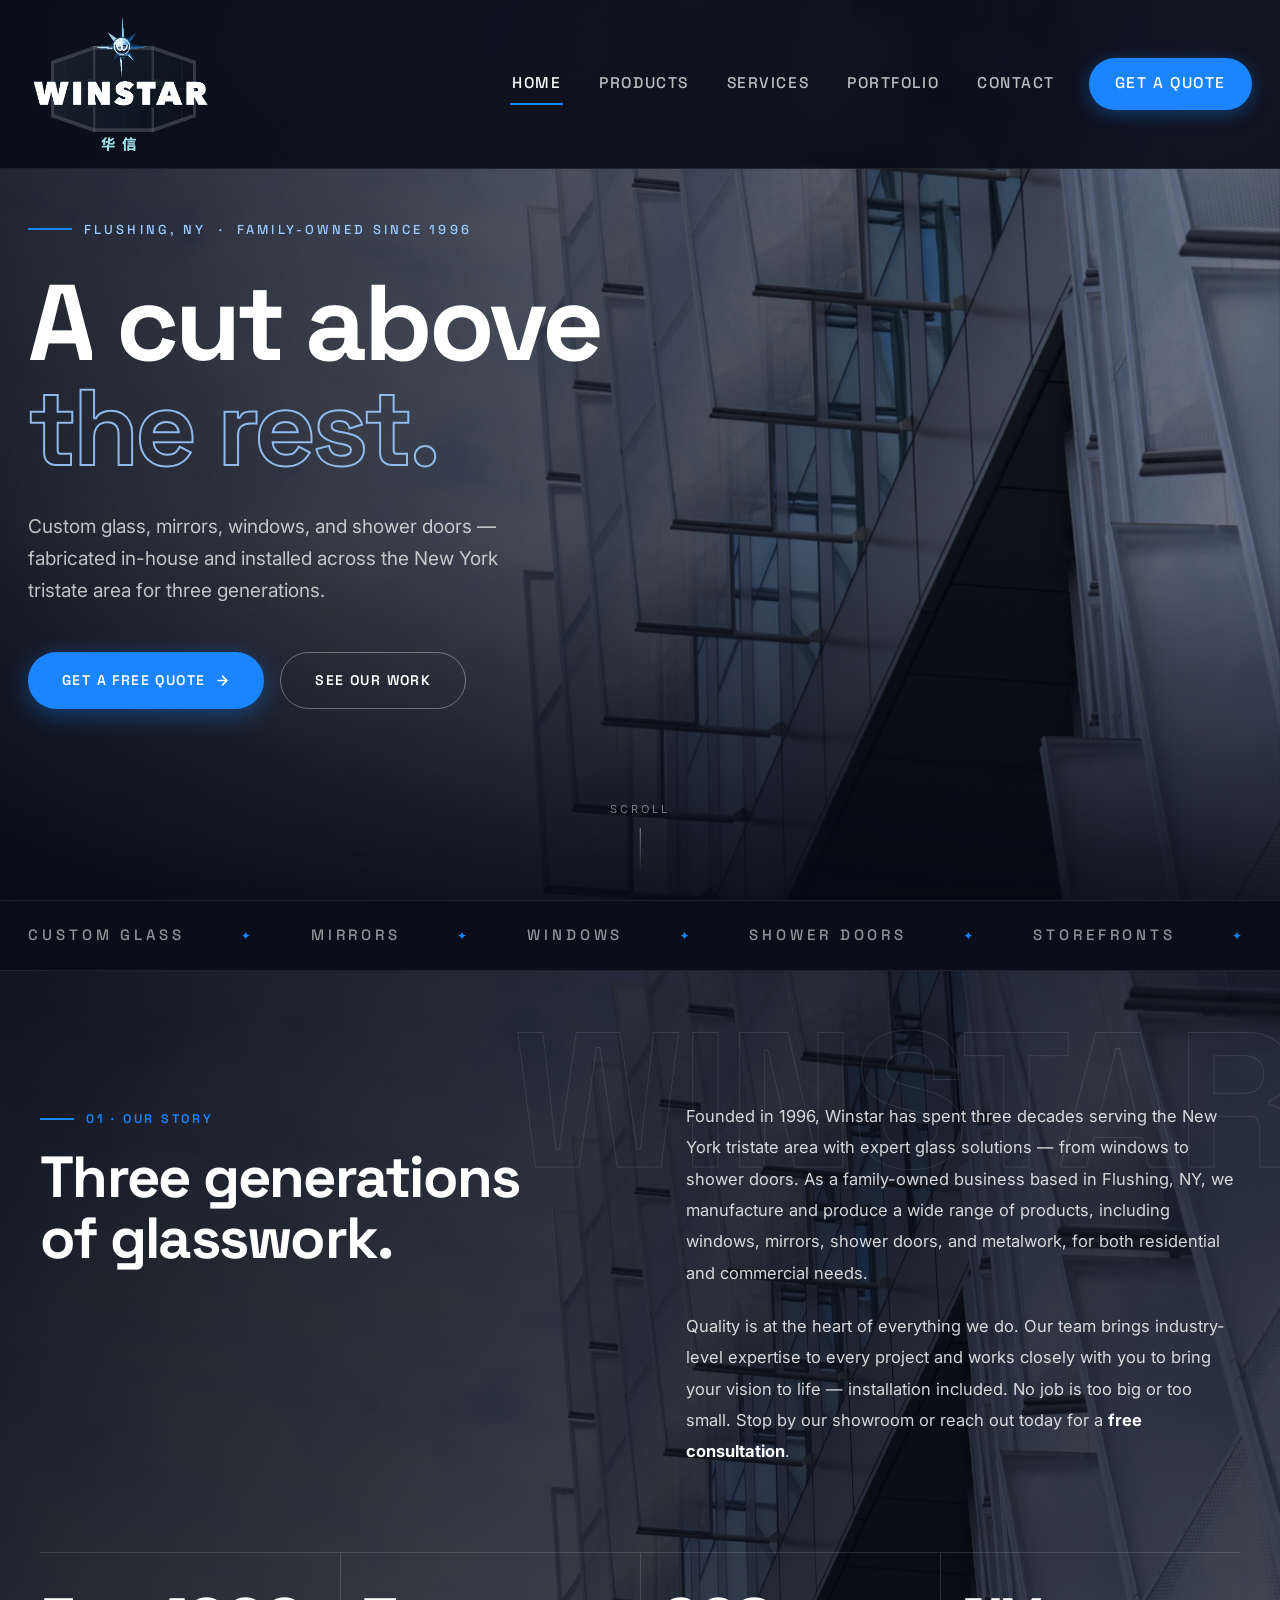
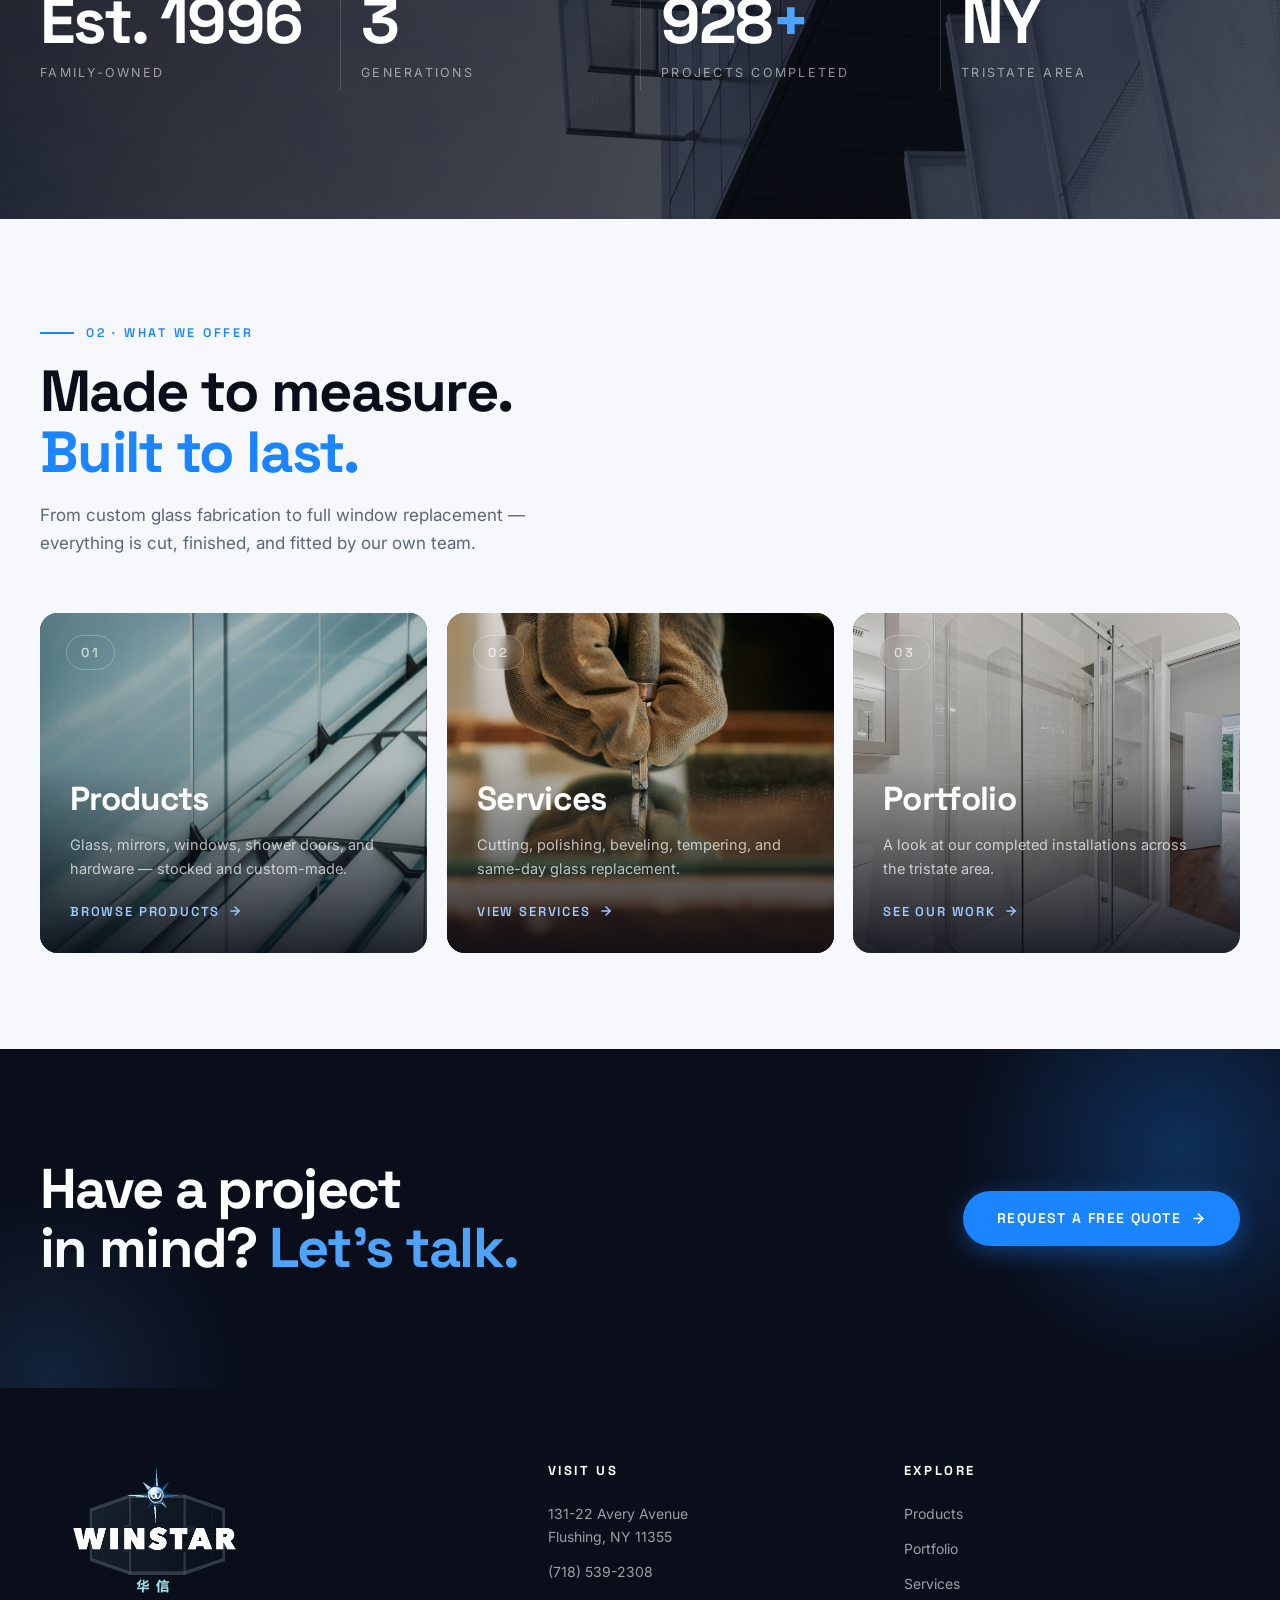
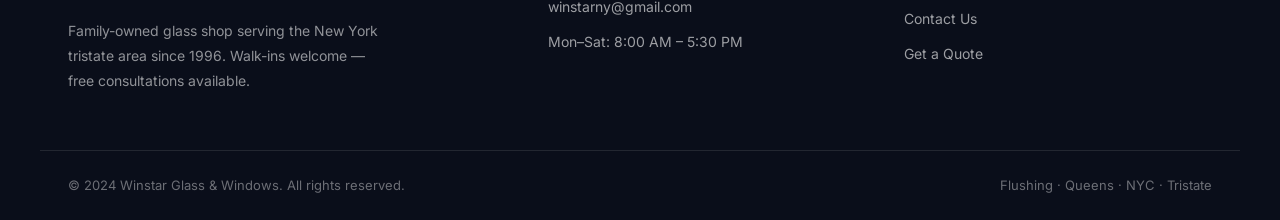
==== commit 261e01f5: "Update logo to new design" ====
--- a/index.html
+++ b/index.html
@@ -17,7 +17,7 @@
     <div class="header-inner">
       <div class="header-brand">
         <a href="index.html">
-          <img src="winstar-logo.png?v=11" alt="Winstar Glass &amp; Hardware" class="header-logo">
+          <img src="winstar-logo3.png" alt="Winstar Glass &amp; Hardware" class="header-logo">
         </a>
       </div>
       <nav class="global-nav">
@@ -197,7 +197,7 @@
     <footer>
       <div class="footer-main">
         <div class="footer-brand">
-          <img src="winstar-logo.png?v=11" alt="Winstar Glass &amp; Hardware">
+          <img src="winstar-logo3.png" alt="Winstar Glass &amp; Hardware">
           <p>Family-owned glass shop serving the New York tristate area since 1996. Walk-ins welcome — free consultations available.</p>
         </div>
         <div class="footer-col">
@@ -227,6 +227,7 @@
     </footer>
   </div>
 
+
   <script src="main.js?v=13"></script>
 </body>
 </html>
--- a/styles.css
+++ b/styles.css
@@ -29,7 +29,7 @@
   --font-display: 'Space Grotesk', 'Segoe UI', system-ui, sans-serif;
   --font-body: 'Inter', 'Segoe UI', system-ui, sans-serif;
 
-  --header-h: 96px;
+  --header-h: 168px;
   --ease-out: cubic-bezier(0.22, 1, 0.36, 1);
 }
 
@@ -92,7 +92,7 @@
 .header-brand { flex-shrink: 0; display: flex; align-items: center; }
 
 .header-logo {
-  height: 72px;
+  height: 150px;
   width: auto;
   display: block;
   transition: height 0.3s ease;
@@ -111,9 +111,9 @@
 .global-nav ul li a {
   position: relative;
   display: block;
-  padding: 10px 16px;
-  font-family: var(--font-display);
-  font-size: 13.5px;
+  padding: 12px 18px;
+  font-family: var(--font-display);
+  font-size: 15.5px;
   font-weight: 500;
   letter-spacing: 0.10em;
   color: rgba(255,255,255,0.72);
@@ -141,7 +141,7 @@
 /* nav CTA */
 .global-nav ul li a.nav-cta {
   margin-left: 14px;
-  padding: 11px 22px;
+  padding: 13px 26px;
   background: var(--blue);
   color: #fff;
   border-radius: 100px;
@@ -959,7 +959,7 @@
   border-bottom: 1px solid rgba(255,255,255,0.1);
 }
 
-.footer-brand img { height: 72px; width: auto; margin-bottom: 18px; }
+.footer-brand img { height: 140px; width: auto; margin-bottom: 18px; }
 .footer-brand p { max-width: 320px; line-height: 1.8; color: rgba(255,255,255,0.55); }
 
 .footer-col h4 {
@@ -1371,8 +1371,8 @@
   .contact-layout { grid-template-columns: 1fr; }
 
   .header-inner { padding: 0 16px; height: 80px; }
-  :root { --header-h: 80px; }
-  .header-logo { height: 56px; }
+  :root { --header-h: 120px; }
+  .header-logo { height: 100px; }
 
   .nav-toggle-label { display: flex; }
 
@@ -1394,8 +1394,8 @@
   .global-nav ul li { width: 100%; }
 
   .global-nav ul li a {
-    padding: 15px 26px;
-    font-size: 14px;
+    padding: 17px 28px;
+    font-size: 16px;
     border-left: 3px solid transparent;
   }
   .global-nav ul li a::after { display: none; }
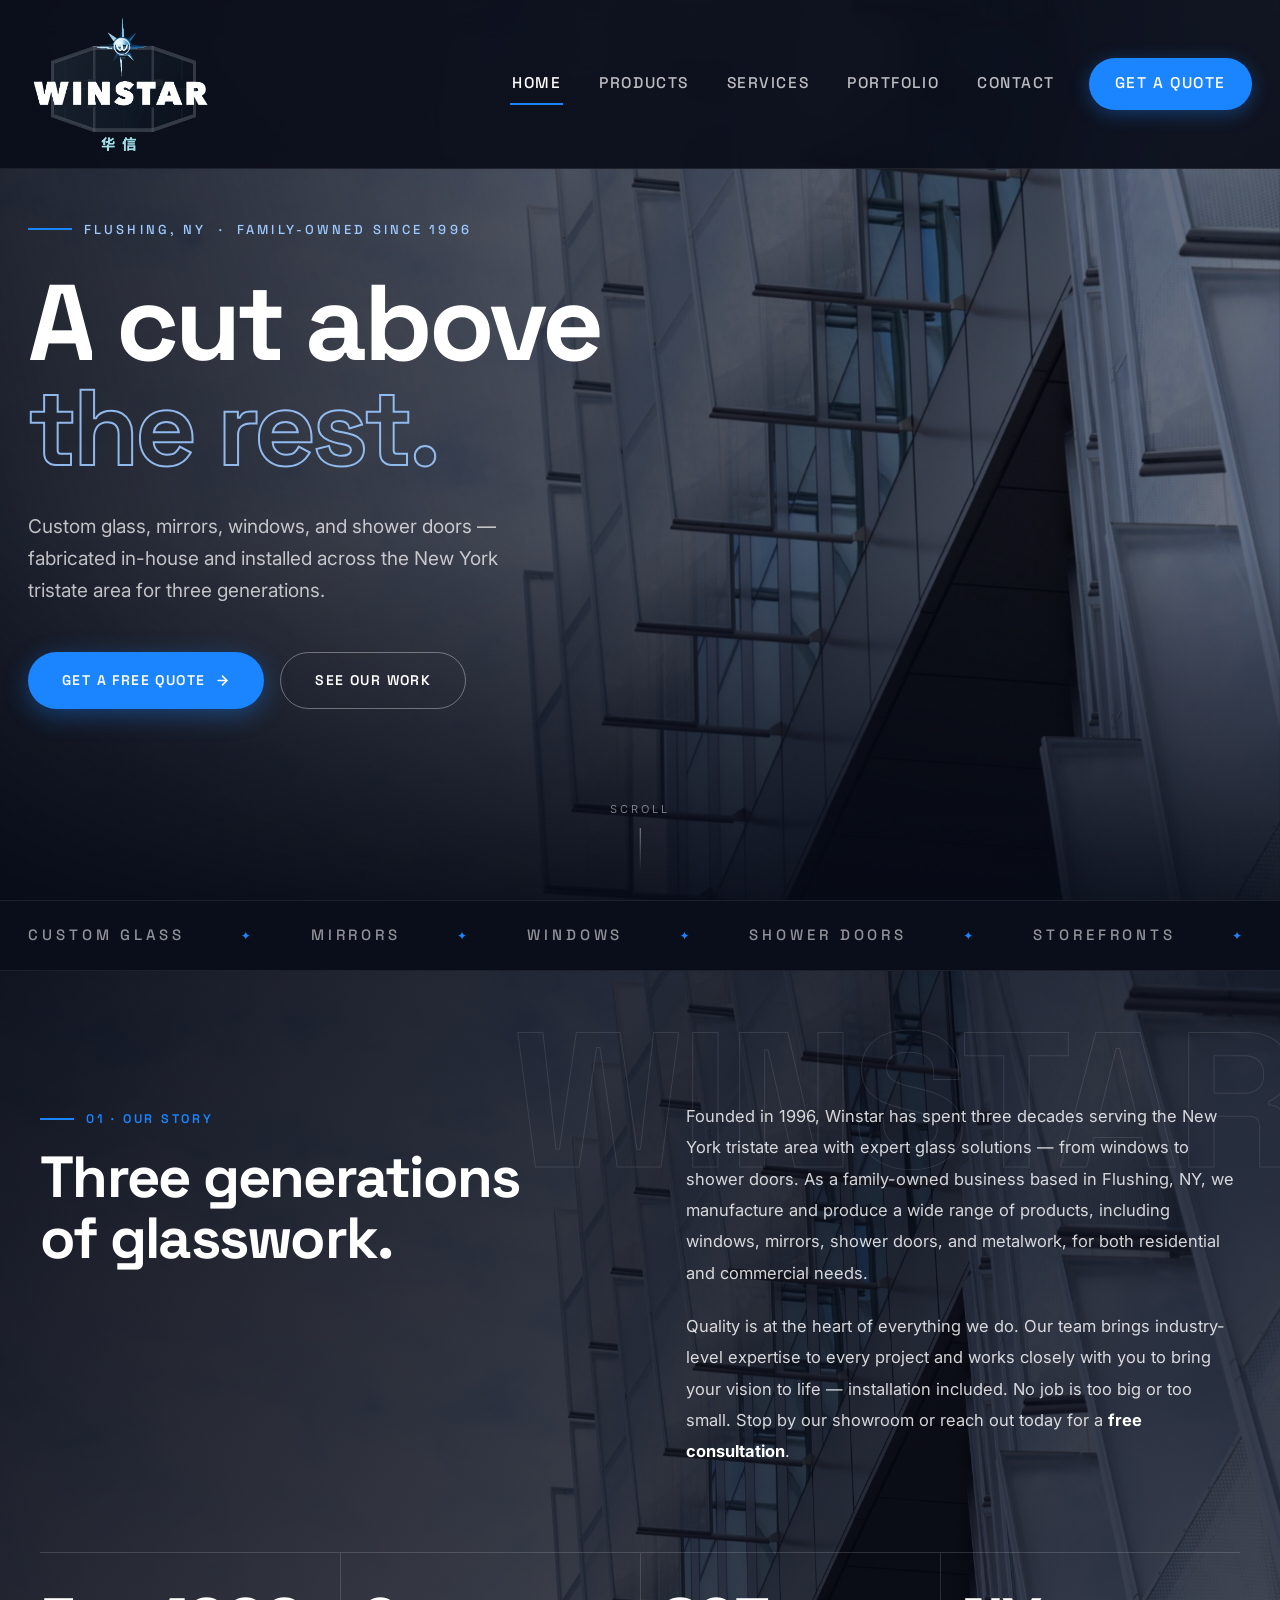
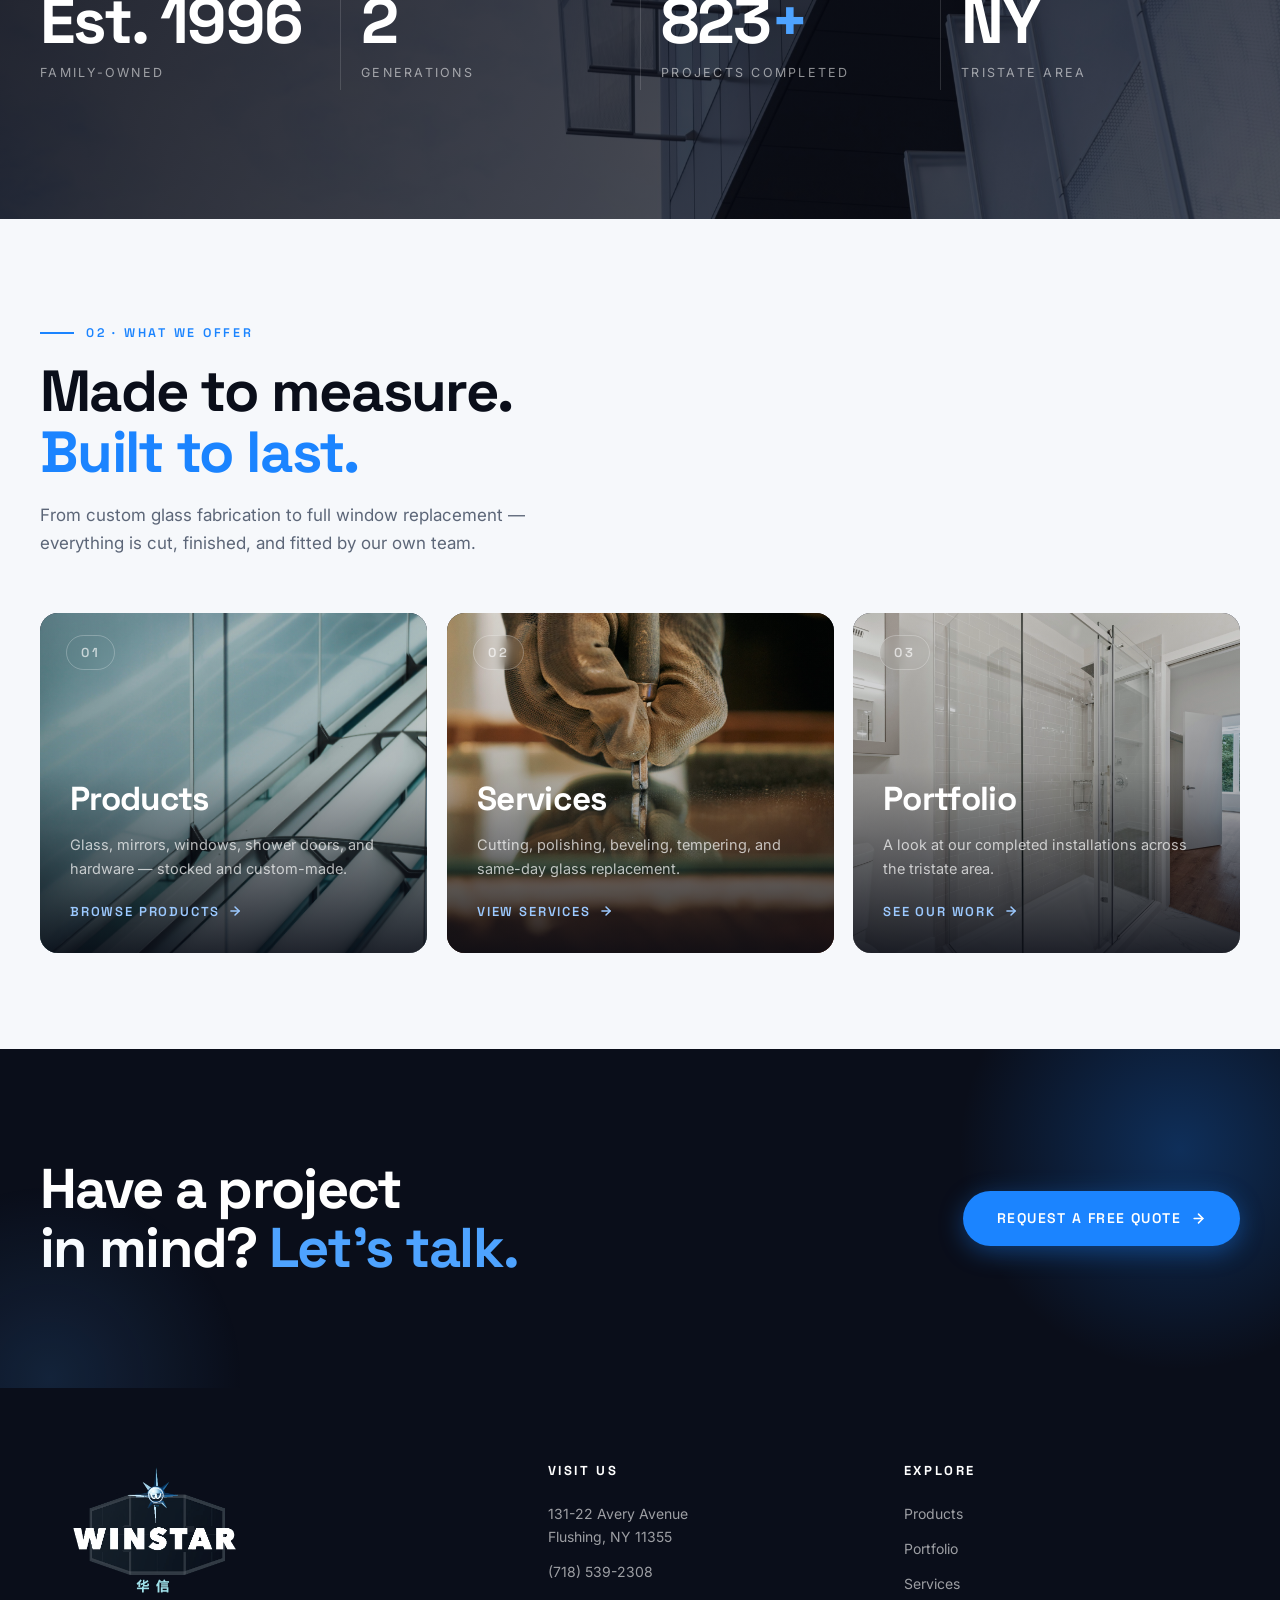
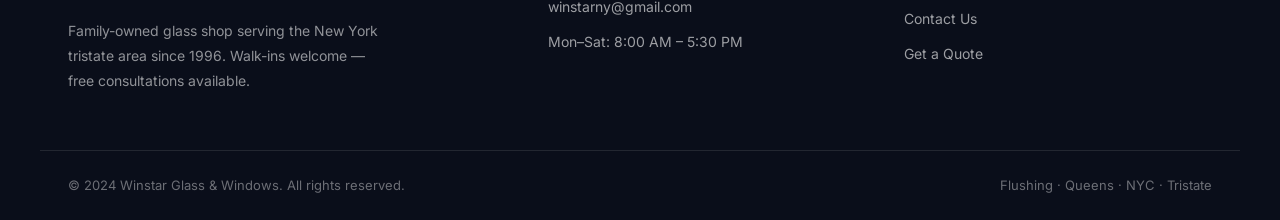
==== commit 3e326a73: "Fixed logo" ====
--- a/index.html
+++ b/index.html
@@ -8,7 +8,7 @@
   <link rel="icon" type="image/svg+xml" href="favicon.svg?v=3">
   <link rel="preconnect" href="https://fonts.googleapis.com">
   <link rel="preconnect" href="https://fonts.gstatic.com" crossorigin>
-  <link rel="stylesheet" href="styles.css?v=19">
+  <link rel="stylesheet" href="styles.css?v=20">
 </head>
 <body>
 
